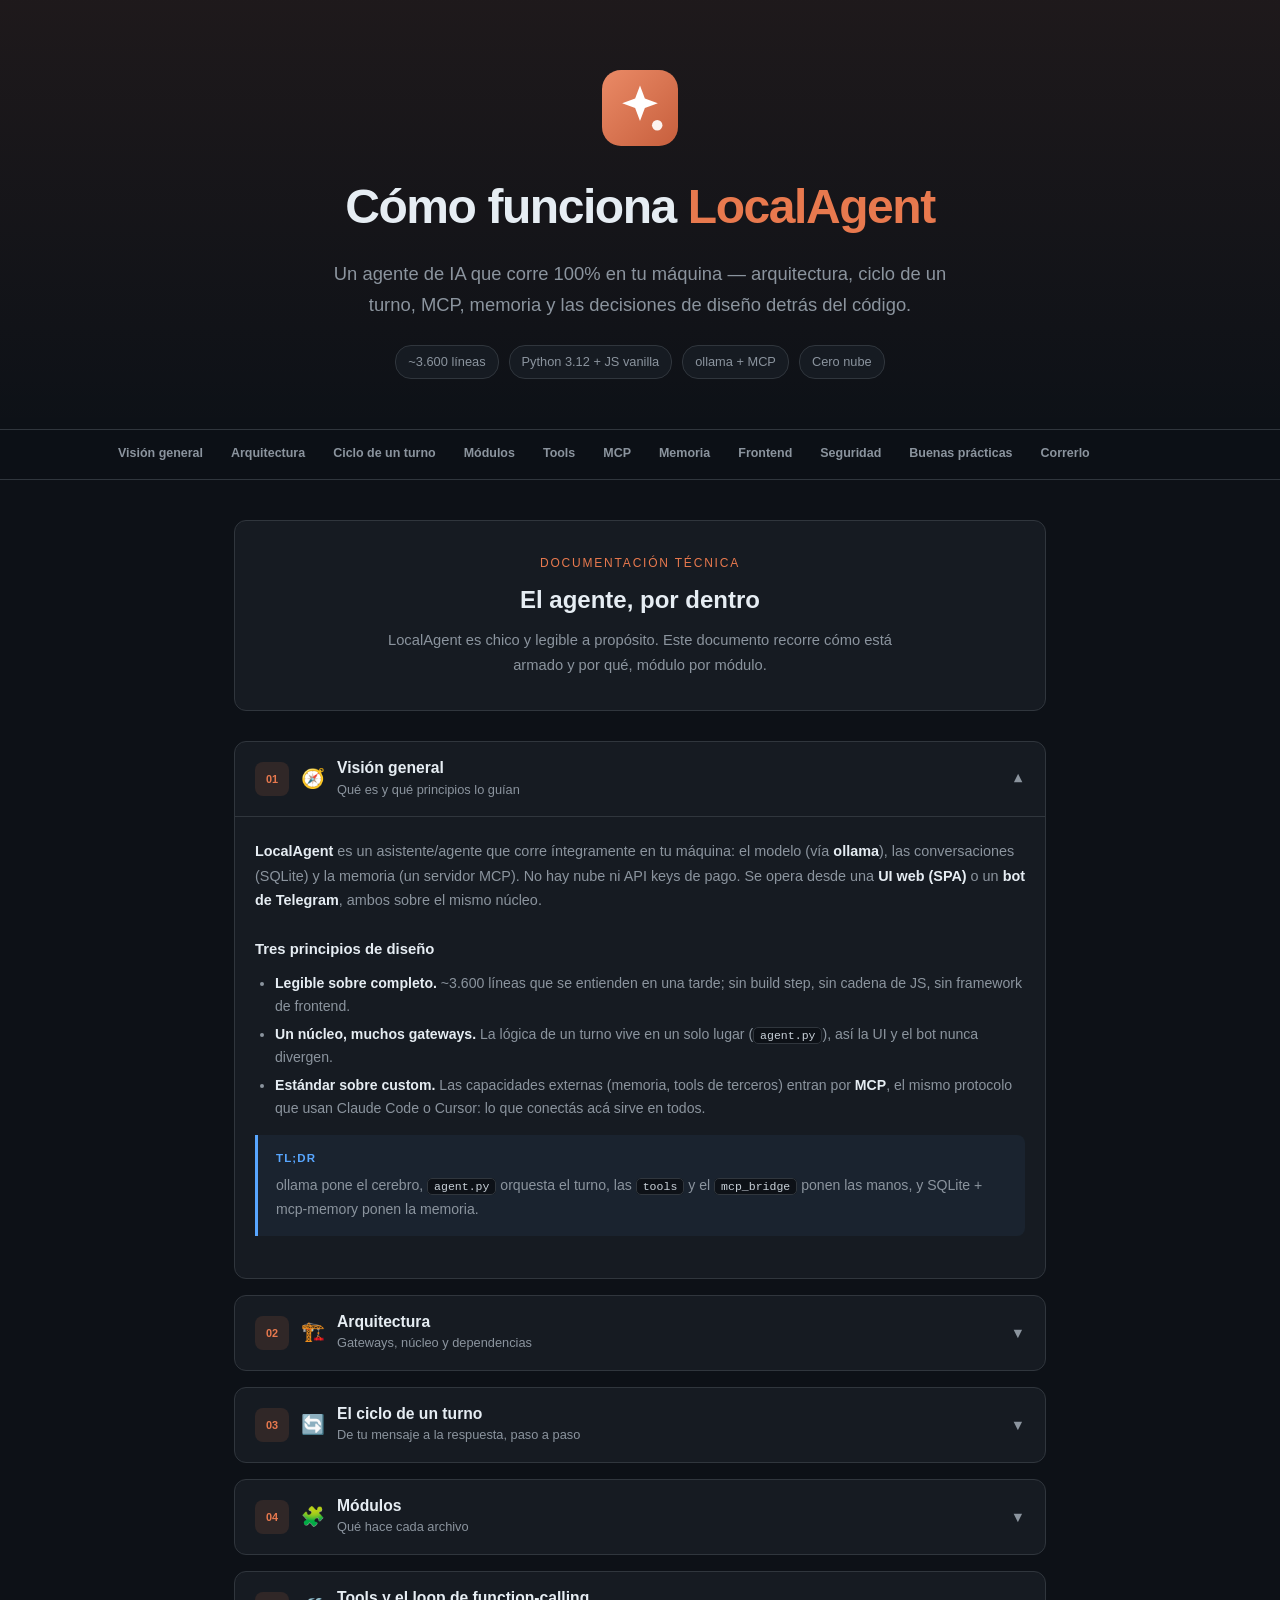
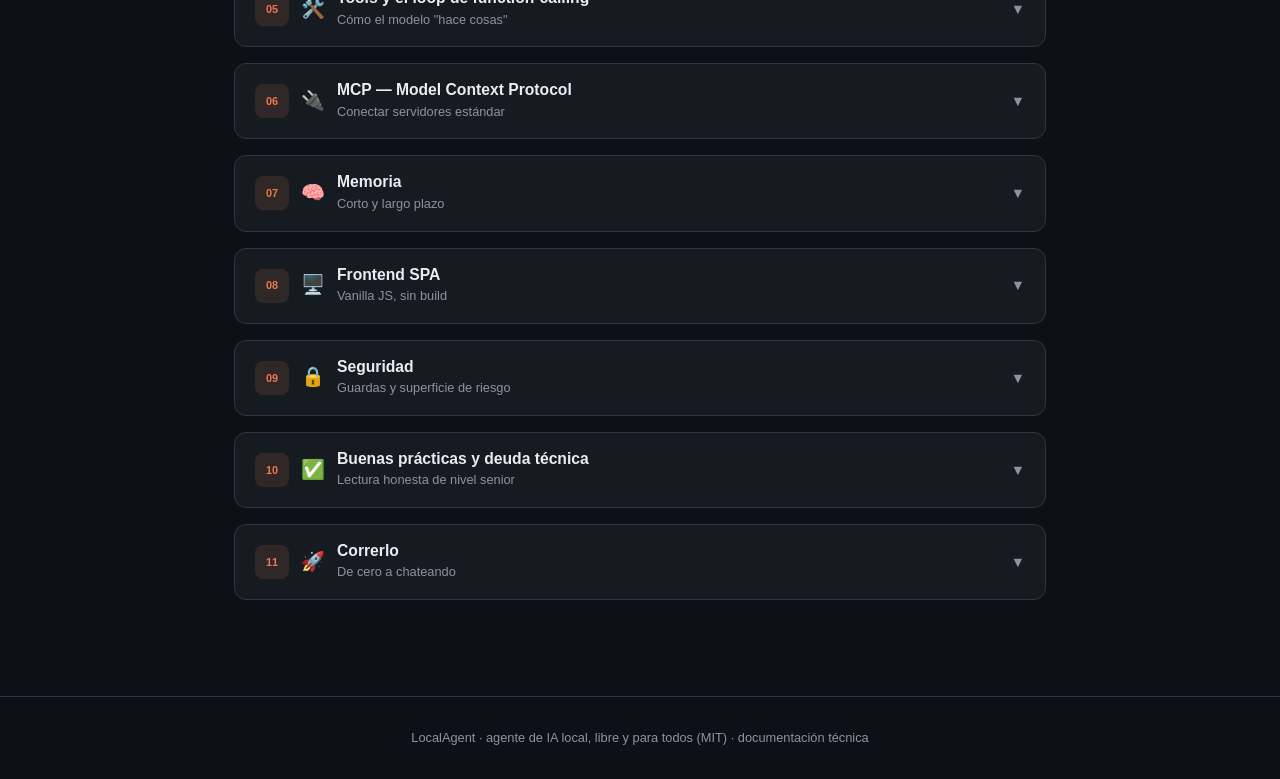
==== docs/como-funciona.html @ 4b18ab6a "docs + tooling + tests: explainer HTML, pyproject/ruff y suite de pytest - docs/como-funciona.html: " ====
<!DOCTYPE html>
<html lang="es">
<head>
<meta charset="UTF-8">
<meta name="viewport" content="width=device-width,initial-scale=1.0">
<title>Cómo funciona LocalAgent</title>
<style>
:root{--bg:#0d1117;--card:#161b22;--hover:#1c2128;--bdr:#30363d;--tx:#e6edf3;--mt:#8b949e;--ac:#e8794e;--acs:rgba(232,121,78,.12);--acg:rgba(232,121,78,.3);--ok:#3fb950;--warn:#d29922;--info:#58a6ff;--r:12px}
*{margin:0;padding:0;box-sizing:border-box}
html{scroll-behavior:smooth}
body{font-family:-apple-system,BlinkMacSystemFont,'Segoe UI',sans-serif;background:var(--bg);color:var(--tx);line-height:1.7;-webkit-font-smoothing:antialiased}
::-webkit-scrollbar{width:6px}::-webkit-scrollbar-track{background:transparent}::-webkit-scrollbar-thumb{background:var(--bdr);border-radius:3px}
.pc{position:fixed;top:0;left:0;right:0;height:3px;z-index:200}.pb{height:100%;width:0;background:var(--ac);transition:width .1s}
.hero{padding:70px 30px 50px;text-align:center;background:linear-gradient(180deg,rgba(232,121,78,.08),transparent);border-bottom:1px solid var(--bdr);position:relative;overflow:hidden}
.hero .logo{width:76px;height:76px;margin:0 auto 20px;display:block}
.hero h1{font-size:clamp(1.8rem,5vw,3rem);font-weight:800;letter-spacing:-.03em;margin-bottom:10px}
.hero h1 span{color:var(--ac)}
.hero .sub{font-size:clamp(.95rem,2vw,1.15rem);color:var(--mt);max-width:640px;margin:0 auto 25px}
.hero .tags{display:flex;gap:10px;justify-content:center;flex-wrap:wrap;font-size:.8rem;color:var(--mt)}
.hero .tags span{background:var(--card);padding:5px 12px;border-radius:16px;border:1px solid var(--bdr)}
.nb{position:sticky;top:0;z-index:100;background:rgba(13,17,23,.85);border-bottom:1px solid var(--bdr);backdrop-filter:blur(12px)}
.ni{max-width:1100px;margin:0 auto;display:flex;align-items:center;padding:0 14px;overflow-x:auto;gap:0}
.nt{padding:13px 14px;font-size:.78rem;font-weight:600;color:var(--mt);text-decoration:none;white-space:nowrap;border-bottom:2px solid transparent;transition:all .2s;cursor:pointer}
.nt:hover{color:var(--tx)}.nt.active{color:var(--ac);border-bottom-color:var(--ac)}
.mc{max-width:860px;margin:0 auto;padding:40px 24px 80px}
.ph{margin:0 0 30px;padding:32px;background:var(--card);border:1px solid var(--bdr);border-radius:var(--r);text-align:center}
.ph .pn{font-size:.75rem;text-transform:uppercase;letter-spacing:.15em;color:var(--ac);margin-bottom:6px}
.ph h2{font-size:1.5rem;font-weight:700;margin-bottom:8px}
.ph p{color:var(--mt);max-width:520px;margin:0 auto;font-size:.92rem}
.s{margin-bottom:16px;border:1px solid var(--bdr);border-radius:var(--r);background:var(--card);overflow:hidden;transition:border-color .2s;scroll-margin-top:60px}
.s:hover{border-color:rgba(232,121,78,.35)}
.sh{display:flex;align-items:center;gap:12px;padding:16px 20px;cursor:pointer;user-select:none;transition:background .2s}
.sh:hover{background:var(--hover)}
.sn{font-size:.68rem;font-weight:700;color:var(--ac);background:var(--acs);width:34px;height:34px;display:flex;align-items:center;justify-content:center;border-radius:8px;flex-shrink:0}
.si{font-size:1.2rem;flex-shrink:0}
.sg{flex:1;min-width:0}
.st{font-size:.98rem;font-weight:600;line-height:1.3}
.ss{font-size:.8rem;color:var(--mt)}
.sta{color:var(--mt);font-size:.9rem;transition:transform .3s;flex-shrink:0}
.s.open .sta{transform:rotate(180deg)}
.sb{max-height:0;overflow:hidden;transition:max-height .5s ease}
.s.open .sb{max-height:none}
.bi{padding:0 20px 26px;border-top:1px solid var(--bdr);padding-top:22px}
.bi p{margin-bottom:12px;font-size:.9rem;color:var(--mt)}
.bi h4{font-size:.93rem;font-weight:600;margin:24px 0 10px;color:var(--tx)}
.bi h4:first-child{margin-top:0}
.bi ul,.bi ol{margin:6px 0 12px 20px}.bi li{margin-bottom:6px;font-size:.88rem;color:var(--mt);line-height:1.6}
.bi strong{color:var(--tx)}
.bi code{font-family:'JetBrains Mono','Fira Code',Consolas,monospace;font-size:.82em;background:var(--bg);border:1px solid var(--bdr);border-radius:5px;padding:1px 6px;color:#c9d1d9}
.t{width:100%;border-collapse:collapse;margin:14px 0;font-size:.83rem}
.t th{text-align:left;padding:9px 12px;background:var(--bg);border-bottom:2px solid var(--bdr);font-weight:600;font-size:.74rem;text-transform:uppercase;letter-spacing:.04em;color:var(--mt)}
.t td{padding:9px 12px;border-bottom:1px solid var(--bdr);color:var(--mt);vertical-align:top}
.t tr:hover td{background:var(--hover)}
.t td code{white-space:nowrap}
.cb{margin:14px 0;border:1px solid var(--bdr);border-radius:8px;overflow:hidden;background:#010409}
.ch{padding:9px 14px;font-size:.73rem;font-weight:600;color:var(--mt);background:var(--card);border-bottom:1px solid var(--bdr)}
.cb pre{padding:14px;overflow-x:auto;font-family:'JetBrains Mono','Fira Code',Consolas,monospace;font-size:.78rem;line-height:1.65;color:#c9d1d9}
.box{margin:16px 0;padding:14px 18px;border-radius:0 8px 8px 0;border-left:3px solid}
.box p{margin:0!important;font-size:.88rem!important}
.bt{font-size:.72rem;font-weight:700;text-transform:uppercase;letter-spacing:.1em;margin-bottom:5px}
.have{background:rgba(63,185,80,.06);border-color:var(--ok)}.have .bt{color:var(--ok)}
.gap{background:rgba(88,166,255,.06);border-color:var(--info)}.gap .bt{color:var(--info)}
.warn{background:rgba(210,153,34,.06);border-color:var(--warn)}.warn .bt{color:var(--warn)}
.info{background:rgba(88,166,255,.06);border-color:var(--info)}.info .bt{color:var(--info)}
.flow{counter-reset:step;margin:16px 0}
.flow .fs{display:flex;gap:14px;padding:10px 0;align-items:flex-start}
.flow .fs::before{counter-increment:step;content:counter(step);flex-shrink:0;width:26px;height:26px;background:var(--acs);color:var(--ac);border-radius:50%;display:flex;align-items:center;justify-content:center;font-size:.78rem;font-weight:700;border:1px solid var(--acg)}
.flow .fs div{font-size:.88rem;color:var(--mt);padding-top:2px}
.flow .fs strong{color:var(--tx)}
.bt2{position:fixed;bottom:28px;right:28px;width:42px;height:42px;background:var(--ac);color:#fff;border:none;border-radius:50%;font-size:1.1rem;cursor:pointer;opacity:0;transform:translateY(10px);transition:all .3s;z-index:150;display:flex;align-items:center;justify-content:center}
.bt2.vis{opacity:1;transform:translateY(0)}.bt2:hover{transform:translateY(-3px);box-shadow:0 4px 20px var(--acg)}
.foot{text-align:center;color:var(--mt);font-size:.8rem;padding:30px 20px;border-top:1px solid var(--bdr)}
@media(max-width:768px){.hero{padding:45px 18px 35px}.mc{padding:20px 14px 70px}.sh{padding:12px 14px}.bi{padding:14px 16px 22px;padding-top:18px}.t{font-size:.78rem}.t th,.t td{padding:7px 8px}.nt{padding:11px 10px;font-size:.73rem}}
</style>
</head>
<body>
<div class="pc"><div class="pb" id="pb"></div></div>

<header class="hero">
  <svg class="logo" viewBox="0 0 64 64" aria-label="LocalAgent">
    <defs><linearGradient id="g" x1="0" y1="0" x2="1" y2="1"><stop offset="0" stop-color="#EA8A66"/><stop offset="1" stop-color="#C75F3D"/></linearGradient></defs>
    <rect width="64" height="64" rx="16" fill="url(#g)"/>
    <path d="M32 13l4.1 11.1L47 28l-10.9 3.9L32 43l-4.1-11.1L17 28l10.9-3.9z" fill="#fff"/>
    <circle cx="46.5" cy="46.5" r="4.4" fill="#fff" opacity=".92"/>
  </svg>
  <h1>Cómo funciona <span>LocalAgent</span></h1>
  <p class="sub">Un agente de IA que corre 100% en tu máquina — arquitectura, ciclo de un turno, MCP, memoria y las decisiones de diseño detrás del código.</p>
  <div class="tags"><span>~3.600 líneas</span><span>Python 3.12 + JS vanilla</span><span>ollama + MCP</span><span>Cero nube</span></div>
</header>

<nav class="nb"><div class="ni">
  <a class="nt" href="#s1">Visión general</a>
  <a class="nt" href="#s2">Arquitectura</a>
  <a class="nt" href="#s3">Ciclo de un turno</a>
  <a class="nt" href="#s4">Módulos</a>
  <a class="nt" href="#s5">Tools</a>
  <a class="nt" href="#s6">MCP</a>
  <a class="nt" href="#s7">Memoria</a>
  <a class="nt" href="#s8">Frontend</a>
  <a class="nt" href="#s9">Seguridad</a>
  <a class="nt" href="#s10">Buenas prácticas</a>
  <a class="nt" href="#s11">Correrlo</a>
</div></nav>

<div class="mc">
<div class="ph"><div class="pn">Documentación técnica</div><h2>El agente, por dentro</h2><p>LocalAgent es chico y legible a propósito. Este documento recorre cómo está armado y por qué, módulo por módulo.</p></div>

<!-- 1 -->
<section class="s open" id="s1">
  <div class="sh" onclick="tog('s1')"><div class="sn">01</div><div class="si">🧭</div><div class="sg"><div class="st">Visión general</div><div class="ss">Qué es y qué principios lo guían</div></div><div class="sta">&#x25BC;</div></div>
  <div class="sb"><div class="bi">
    <p><strong>LocalAgent</strong> es un asistente/agente que corre íntegramente en tu máquina: el modelo (vía <strong>ollama</strong>), las conversaciones (SQLite) y la memoria (un servidor MCP). No hay nube ni API keys de pago. Se opera desde una <strong>UI web (SPA)</strong> o un <strong>bot de Telegram</strong>, ambos sobre el mismo núcleo.</p>
    <h4>Tres principios de diseño</h4>
    <ul>
      <li><strong>Legible sobre completo.</strong> ~3.600 líneas que se entienden en una tarde; sin build step, sin cadena de JS, sin framework de frontend.</li>
      <li><strong>Un núcleo, muchos gateways.</strong> La lógica de un turno vive en un solo lugar (<code>agent.py</code>), así la UI y el bot nunca divergen.</li>
      <li><strong>Estándar sobre custom.</strong> Las capacidades externas (memoria, tools de terceros) entran por <strong>MCP</strong>, el mismo protocolo que usan Claude Code o Cursor: lo que conectás acá sirve en todos.</li>
    </ul>
    <div class="box info"><div class="bt">TL;DR</div><p>ollama pone el cerebro, <code>agent.py</code> orquesta el turno, las <code>tools</code> y el <code>mcp_bridge</code> ponen las manos, y SQLite + mcp-memory ponen la memoria.</p></div>
  </div></div>
</section>

<!-- 2 -->
<section class="s" id="s2">
  <div class="sh" onclick="tog('s2')"><div class="sn">02</div><div class="si">🏗️</div><div class="sg"><div class="st">Arquitectura</div><div class="ss">Gateways, núcleo y dependencias</div></div><div class="sta">&#x25BC;</div></div>
  <div class="sb"><div class="bi">
    <p>Dos <strong>gateways</strong> (UI web y bot) hablan con un <strong>núcleo</strong> compartido. El núcleo delega en ollama para el razonamiento, en las tools locales y el puente MCP para las acciones, y en la capa de memoria para el contexto persistente.</p>
    <div class="cb"><div class="ch">Vista de conjunto</div><pre>┌──────────────┐   ┌───────────────┐
│  UI web SPA  │   │  bot Telegram │   gateways (mismo núcleo)
│   :8585      │   │               │
└──────┬───────┘   └──────┬────────┘
       └─────────┬────────┘
                 ▼
         ┌────────────────┐   agent.py = build_system + finalize
         │  núcleo agente │   (un turno se resuelve igual en todos)
         └───────┬────────┘
    ┌────────────┼───────────────┬───────────────┐
    ▼            ▼               ▼               ▼
┌────────┐  ┌─────────┐   ┌────────────┐  ┌──────────┐
│ ollama │  │  tools  │   │ mcp_bridge │  │  vault   │
│ (chat) │  │ locales │   │ (mcp.json) │  │  (RAG)   │
└────────┘  └─────────┘   └─────┬──────┘  └──────────┘
                                ▼
                       ┌──────────────────┐
                       │   mcp-memory     │  memoria semántica
                       │  (otra máquina)  │  Ollama emb + Qdrant
                       └──────────────────┘</pre></div>
    <div class="box have"><div class="bt">Por qué así</div><p>Separar <em>gateway</em> de <em>núcleo</em> es lo que evita el bug clásico de "la UI hace una cosa y el bot otra". Un turno de chat es una función pura de orquestación; los gateways solo adaptan entrada/salida (HTTP streaming vs. mensajes de Telegram).</p></div>
  </div></div>
</section>

<!-- 3 -->
<section class="s" id="s3">
  <div class="sh" onclick="tog('s3')"><div class="sn">03</div><div class="si">🔄</div><div class="sg"><div class="st">El ciclo de un turno</div><div class="ss">De tu mensaje a la respuesta, paso a paso</div></div><div class="sta">&#x25BC;</div></div>
  <div class="sb"><div class="bi">
    <p>Cuando enviás un mensaje en la SPA, el backend abre un <strong>stream NDJSON</strong> (<code>POST /api/chat</code>) y emite eventos en vivo. Este es el recorrido real (<code>api.py</code> + <code>clients.chat_stream_with_tools</code>):</p>
    <div class="flow">
      <div class="fs"><div><strong>Cargar sesión.</strong> <code>store.load_sessions()</code> trae el historial; se agrega tu mensaje.</div></div>
      <div class="fs"><div><strong>Armar el system prompt.</strong> <code>agent.build_system(soul, mensaje, use_memory)</code> combina <code>soul.md</code> con un <em>auto-recall</em> de memoria relevante. Emite evento <code>recall</code>.</div></div>
      <div class="fs"><div><strong>Conectar MCPs.</strong> Si hay servidores activos, <code>mcp_bridge.MCPBridge</code> los levanta y suma sus <code>specs</code> a las tools locales.</div></div>
      <div class="fs"><div><strong>Loop de rondas.</strong> Se llama a ollama con <code>stream=True</code>. Los tokens del texto salen en vivo (evento <code>token</code>). Si el modelo pide una tool, se emite <code>tool</code>, se ejecuta (<code>tools.execute</code> o <code>bridge.call</code>), se agrega el resultado y se repite — hasta que no haya más tool calls o se llegue a <code>max_rounds</code>.</div></div>
      <div class="fs"><div><strong>Cerrar.</strong> <code>agent.finalize()</code> hace <em>auto-save</em> de hechos nuevos a la memoria y escribe la traza (<code>trace.py</code>). Evento <code>done</code> con <code>reply</code>, <code>calls</code>, <code>usage</code> y <code>meta</code> (tokens, seg, tok/s).</div></div>
      <div class="fs"><div><strong>Persistir.</strong> <code>store.save_session()</code> guarda la conversación actualizada en SQLite.</div></div>
    </div>
    <div class="box info"><div class="bt">Degradación elegante</div><p>Si el modelo elegido no soporta tools o <em>thinking</em>, <code>clients.py</code> lo detecta en el error de ollama, reintenta sin esa capacidad y sigue. El turno nunca se cae por elegir un modelo "chico".</p></div>
  </div></div>
</section>

<!-- 4 -->
<section class="s" id="s4">
  <div class="sh" onclick="tog('s4')"><div class="sn">04</div><div class="si">🧩</div><div class="sg"><div class="st">Módulos</div><div class="ss">Qué hace cada archivo</div></div><div class="sta">&#x25BC;</div></div>
  <div class="sb"><div class="bi">
    <table class="t"><thead><tr><th>Módulo</th><th>Líneas</th><th>Responsabilidad</th></tr></thead><tbody>
      <tr><td><code>agent.py</code></td><td>43</td><td>Núcleo compartido: <code>build_system</code> (prompt + recall) y <code>finalize</code> (save + trace).</td></tr>
      <tr><td><code>clients.py</code></td><td>291</td><td>Cliente ollama: chat, streaming con tools, ventana de contexto + corpus/RAG del vault.</td></tr>
      <tr><td><code>tools.py</code></td><td>376</td><td>Tools locales: web, vault, filesystem, shell (con guardas), HTML, skills.</td></tr>
      <tr><td><code>api.py</code></td><td>417</td><td>Backend FastAPI: sirve la SPA y expone el agente por HTTP (streaming NDJSON).</td></tr>
      <tr><td><code>app.py</code></td><td>345</td><td>UI clásica en Streamlit (alternativa a la SPA).</td></tr>
      <tr><td><code>telegram_bot.py</code></td><td>289</td><td>Bot de Telegram sobre el mismo núcleo y tools.</td></tr>
      <tr><td><code>mcp_bridge.py</code></td><td>104</td><td>Conecta los servers de <code>mcp.json</code> (stdio/http) y expone sus tools namespaceadas.</td></tr>
      <tr><td><code>memory.py</code></td><td>107</td><td>Memoria persistente sobre mcp-memory: auto-recall + auto-save.</td></tr>
      <tr><td><code>store.py</code></td><td>69</td><td>Persistencia de conversaciones en SQLite.</td></tr>
      <tr><td><code>skills.py</code></td><td>69</td><td>Procedimientos reutilizables (<code>skills/*.md</code>), invocables con <code>use_skill</code>.</td></tr>
      <tr><td><code>trace.py</code></td><td>33</td><td>Trazabilidad JSONL de cada turno.</td></tr>
      <tr><td><code>config.py</code></td><td>24</td><td>Endpoints y parámetros; todo override por variable de entorno.</td></tr>
      <tr><td><code>web/app.js</code></td><td>1426</td><td>Frontend SPA en JS vanilla: estado, render, streaming, config.</td></tr>
    </tbody></table>
  </div></div>
</section>

<!-- 5 -->
<section class="s" id="s5">
  <div class="sh" onclick="tog('s5')"><div class="sn">05</div><div class="si">🛠️</div><div class="sg"><div class="st">Tools y el loop de function-calling</div><div class="ss">Cómo el modelo "hace cosas"</div></div><div class="sta">&#x25BC;</div></div>
  <div class="sb"><div class="bi">
    <p>Cada tool se declara con un <em>spec</em> (nombre, descripción, JSON Schema de parámetros) en formato ollama/OpenAI. El modelo decide cuándo llamarlas; <code>clients.py</code> ejecuta la llamada, le devuelve el resultado y deja que el modelo continúe.</p>
    <table class="t"><thead><tr><th>Tool</th><th>Qué hace</th></tr></thead><tbody>
      <tr><td><code>web_search</code> / <code>web_fetch</code></td><td>Buscar en la web (DuckDuckGo) y leer páginas.</td></tr>
      <tr><td><code>vault_search</code></td><td>RAG semántico sobre tus notas de Obsidian (vía corpus/Qdrant).</td></tr>
      <tr><td><code>write_html</code></td><td>Genera una página HTML autocontenida en <code>static/</code>.</td></tr>
      <tr><td><code>run_cmd</code> / filesystem</td><td>Crear proyectos y correr comandos de dev, confinado a <code>WORKSPACE_DIR</code>.</td></tr>
      <tr><td><code>use_skill</code></td><td>Ejecuta un procedimiento definido en <code>skills/*.md</code>.</td></tr>
      <tr><td><code>&lt;server&gt;__&lt;tool&gt;</code></td><td>Cualquier tool de un servidor MCP activo (ver sección MCP).</td></tr>
    </tbody></table>
    <p>Las tools se activan por chat desde el compositor (píldoras <strong>Web</strong>, <strong>Vault</strong>, <strong>HTML</strong>, <strong>Memoria</strong>). Si están todas apagadas, el modelo responde sin herramientas.</p>
  </div></div>
</section>

<!-- 6 -->
<section class="s" id="s6">
  <div class="sh" onclick="tog('s6')"><div class="sn">06</div><div class="si">🔌</div><div class="sg"><div class="st">MCP — Model Context Protocol</div><div class="ss">Conectar servidores estándar</div></div><div class="sta">&#x25BC;</div></div>
  <div class="sb"><div class="bi">
    <p>LocalAgent usa un <code>mcp.json</code> <strong>propio del proyecto</strong> (no hereda el de Claude). Sin archivo = ningún MCP. El <code>mcp_bridge</code> los conecta al iniciar cada chat, soporta transporte <strong>stdio</strong> y <strong>http</strong>, y namespacea cada tool como <code>&lt;server&gt;__&lt;tool&gt;</code> para que no choquen.</p>
    <div class="cb"><div class="ch">mcp.json — mismo formato que Claude</div><pre>{
  "mcpServers": {
    "agentic-memory-mcp": {
      "type": "http",
      "url": "http://192.168.68.138:8765/mcp"
    },
    "local": {
      "command": "python",
      "args": ["-m", "mi_server"],
      "env": { "API_KEY": "…" }
    }
  }
}</pre></div>
    <p>Todo el ciclo de vida se maneja desde la UI (<strong>Config → MCPs</strong>): alta, baja, activar/desactivar por chat, y <strong>ver/editar la config</strong> de cada server. Las variables de entorno con secretos se preservan y nunca se muestran al frontend.</p>
    <div class="box have"><div class="bt">Combinar con mcp-memory</div><p>El default es <a href="https://github.com/GermaniU/mcp-memory" style="color:var(--ac)">mcp-memory</a>: LocalAgent es uno de sus clientes. El servidor expone <code>memory_save</code>, <code>memory_search</code>, etc.; el modelo decide cuándo guardar y recuperar. Una conexión estándar, muchos clientes.</p></div>
  </div></div>
</section>

<!-- 7 -->
<section class="s" id="s7">
  <div class="sh" onclick="tog('s7')"><div class="sn">07</div><div class="si">🧠</div><div class="sg"><div class="st">Memoria</div><div class="ss">Corto y largo plazo</div></div><div class="sta">&#x25BC;</div></div>
  <div class="sb"><div class="bi">
    <h4>Corto plazo — la conversación</h4>
    <p><code>store.py</code> guarda cada sesión como un blob JSON en SQLite (mensajes, tool calls, tokens). Sobrevive reinicios; es lo que ves en el sidebar como "espacios".</p>
    <h4>Largo plazo — memoria semántica</h4>
    <p><code>memory.py</code> se apoya en <strong>mcp-memory</strong> (Ollama embeddings + Qdrant). Tiene dos caminos:</p>
    <ul>
      <li><strong>Automático</strong> (píldora "Memoria"): <code>build_system</code> hace <em>recall</em> de hechos relevantes en cada turno, y <code>finalize</code> hace <em>save</em> de lo nuevo. No depende de que el modelo lo pida.</li>
      <li><strong>Explícito</strong> (tools MCP): el modelo llama <code>agentic-memory-mcp__memory_search</code> / <code>__memory_save</code> cuando lo decide.</li>
    </ul>
    <div class="box warn"><div class="bt">Ojo con el modelo</div><p>El camino explícito depende de que el modelo <em>elija</em> llamar la tool. Modelos chicos a veces no la disparan con prompts vagos; para recall confiable, dejá prendida la píldora "Memoria" (auto-recall) o sé explícito ("buscá en tu memoria X").</p></div>
  </div></div>
</section>

<!-- 8 -->
<section class="s" id="s8">
  <div class="sh" onclick="tog('s8')"><div class="sn">08</div><div class="si">🖥️</div><div class="sg"><div class="st">Frontend SPA</div><div class="ss">Vanilla JS, sin build</div></div><div class="sta">&#x25BC;</div></div>
  <div class="sb"><div class="bi">
    <p>La UI web es un único <code>web/app.js</code> (JS vanilla, sin framework ni bundler). Un objeto <code>state</code> global + una función <code>render()</code> que reconstruye el HTML por template strings. Los eventos se enganchan una sola vez con delegación (<code>data-action</code>).</p>
    <ul>
      <li><strong>Streaming.</strong> <code>sendMessage()</code> lee el body como stream y parsea NDJSON línea por línea; <code>handleEvent()</code> pinta tokens con throttling por <code>requestAnimationFrame</code>.</li>
      <li><strong>Markdown ligero.</strong> <code>mdToHtml</code> renderiza títulos, listas, tablas y bloques de código; todo texto se escapa (<code>esc</code>) y los links se filtran por esquema (anti-XSS).</li>
      <li><strong>Persistencia de UI.</strong> Tema, modelo y toggles en <code>localStorage</code>; las sesiones van al backend.</li>
    </ul>
    <div class="box info"><div class="bt">Trade-off consciente</div><p>Render por template strings = cero dependencias y todo el flujo visible en un archivo. El costo es un <code>app.js</code> grande; la mitigación es el escapado estricto y el enganche único de listeners.</p></div>
  </div></div>
</section>

<!-- 9 -->
<section class="s" id="s9">
  <div class="sh" onclick="tog('s9')"><div class="sn">09</div><div class="si">🔒</div><div class="sg"><div class="st">Seguridad</div><div class="ss">Guardas y superficie de riesgo</div></div><div class="sta">&#x25BC;</div></div>
  <div class="sb"><div class="bi">
    <table class="t"><thead><tr><th>Área</th><th>Guarda</th></tr></thead><tbody>
      <tr><td>Shell (<code>run_cmd</code>)</td><td>Bloquea patrones destructivos y corre confinado a <code>WORKSPACE_DIR</code>.</td></tr>
      <tr><td>Estáticos</td><td><code>realpath</code> + contención de directorio (anti path-traversal).</td></tr>
      <tr><td>CORS</td><td>Restringido a orígenes de localhost.</td></tr>
      <tr><td>XSS</td><td>Escapado estricto en el render; links solo con esquema http/mailto/relativo.</td></tr>
      <tr><td>Secretos</td><td>Token de Telegram y <code>env</code> de MCP en <code>.env</code> / <code>mcp.json</code>, ambos git-ignored.</td></tr>
    </tbody></table>
    <div class="box warn"><div class="bt">No es un sandbox</div><p><code>run_cmd</code> ejecuta comandos de dev que el modelo decide. Las guardas reducen el daño accidental, pero mantené criterio sobre lo que corre, sobre todo con entradas de terceros (prompt injection vía contenido web/vault).</p></div>
  </div></div>
</section>

<!-- 10 -->
<section class="s" id="s10">
  <div class="sh" onclick="tog('s10')"><div class="sn">10</div><div class="si">✅</div><div class="sg"><div class="st">Buenas prácticas y deuda técnica</div><div class="ss">Lectura honesta de nivel senior</div></div><div class="sta">&#x25BC;</div></div>
  <div class="sb"><div class="bi">
    <p>Veredicto de una revisión senior del código: <strong>buen nivel para un proyecto personal</strong> — docstrings que explican el <em>por qué</em>, XSS bien pensado en el front, secretos enmascarados y deps pinneadas. Lo que lo separa de "profesional/mantenible" es la falta de red de seguridad (tests, logging) y de disciplina de tooling.</p>
    <div class="box have"><div class="bt">Lo que está bien</div><p>Intento real de <strong>núcleo compartido</strong> (<code>agent.py</code>), <strong>docstrings</strong> abundantes y con criterio, manejo de <strong>XSS</strong> correcto en el frontend (<code>esc()</code> + href por esquema), <strong>secretos enmascarados</strong> (<code>env_keys</code> nunca expone valores) y <strong>dependencias pinneadas</strong> con política de actualización.</p></div>
    <h4>Las 3 mejoras de mayor impacto</h4>
    <div class="box gap"><div class="bt">1 · Red de seguridad <span style="color:var(--ok)">(tests ya agregados ✓)</span></div><p><strong>Tests</strong> sobre las superficies peligrosas: guardas de path (<code>_in_workspace</code>, <code>_safe_file</code>, incluido el caso de prefijo hermano), denylist de <code>run_cmd</code>, round-trip de <code>store.py</code>, parseo de skills y de MCP config — <strong>17 tests con pytest</strong>. Falta todavía introducir <code>logging</code> configurado (hoy los <code>except Exception: pass</code> tragan errores sin dejar rastro).</p></div>
    <div class="box gap"><div class="bt">2 · Eliminar duplicación estructural</div><p>Desacoplar <code>memory.py</code> de Streamlit (importa <code>st.cache_resource</code> en la capa core) y <strong>subir la orquestación del turno a <code>agent.py</code></strong>: hoy el loop está casi duplicado línea por línea entre <code>app.py</code>, <code>api.py</code> y <code>telegram_bot.py</code> — incluido <code>_soul()</code> definido 3 veces con fallbacks divergentes, lo que erosiona el propósito del núcleo compartido.</p></div>
    <div class="box gap"><div class="bt">3 · Tooling y superficie de ataque</div><p><code>pyproject.toml</code> + <strong>ruff</strong> + pre-commit <span style="color:var(--ok)">(pyproject.toml ya agregado ✓)</span>, y endurecer <code>run_cmd</code> (opt-in de shell; la denylist regex es evadible con <code>shell=True</code>) y <code>web_fetch</code> (bloqueo de IPs privadas/loopback anti-SSRF).</p></div>
    <div class="box warn"><div class="bt">Riesgos de seguridad concretos</div><p><strong><code>run_cmd</code></strong>: <code>subprocess.run(shell=True)</code> sobre comandos del modelo, "confinado" solo por <code>cwd</code> + denylist evadible → el confinamiento a <code>WORKSPACE_DIR</code> es ilusorio. <strong><code>web_fetch</code></strong>: SSRF hacia servicios internos. <strong><code>vault_read</code></strong>: chequeo de prefijo sin <code>os.sep</code> (deja pasar directorios hermanos). <strong><code>CORPUS_KEY</code></strong>: default hardcodeado.</p></div>
  </div></div>
</section>

<!-- 11 -->
<section class="s" id="s11">
  <div class="sh" onclick="tog('s11')"><div class="sn">11</div><div class="si">🚀</div><div class="sg"><div class="st">Correrlo</div><div class="ss">De cero a chateando</div></div><div class="sta">&#x25BC;</div></div>
  <div class="sb"><div class="bi">
    <div class="cb"><div class="ch">bash</div><pre>cp .env.example .env    # solo OLLAMA_URL es imprescindible
./run-spa.sh            # UI web (SPA) → http://localhost:8585

# opcionales
./run.sh                # UI clásica Streamlit → :8501
./run-bot.sh            # bot de Telegram (requiere TELEGRAM_BOT_TOKEN)
PORT=9000 ./run-spa.sh  # otro puerto</pre></div>
    <p>Con solo tener <strong>ollama</strong> y un modelo de chat ya funciona. Memoria (MCP), vault/RAG y Telegram son opcionales y degradan solos si no los configurás.</p>
  </div></div>
</section>

</div>

<button class="bt2" id="top" onclick="scrollTo({top:0,behavior:'smooth'})" aria-label="Volver arriba">↑</button>
<div class="foot">LocalAgent · agente de IA local, libre y para todos (MIT) · documentación técnica</div>

<script>
function tog(id){document.getElementById(id).classList.toggle('open')}
const pb=document.getElementById('pb'),top=document.getElementById('top');
const secs=[...document.querySelectorAll('section.s')],nav=[...document.querySelectorAll('.nt')];
addEventListener('scroll',()=>{
  const h=document.documentElement,sc=h.scrollTop,mx=h.scrollHeight-h.clientHeight;
  pb.style.width=(mx>0?sc/mx*100:0)+'%';
  top.classList.toggle('vis',sc>400);
  let cur=secs[0]?.id;
  for(const s of secs){if(s.getBoundingClientRect().top<120)cur=s.id}
  nav.forEach(n=>n.classList.toggle('active',n.getAttribute('href')==='#'+cur));
},{passive:true});
// abrir la sección al navegar desde el menú
nav.forEach(n=>n.addEventListener('click',()=>{const el=document.querySelector(n.getAttribute('href'));if(el&&!el.classList.contains('open'))el.classList.add('open')}));
</script>
</body>
</html>
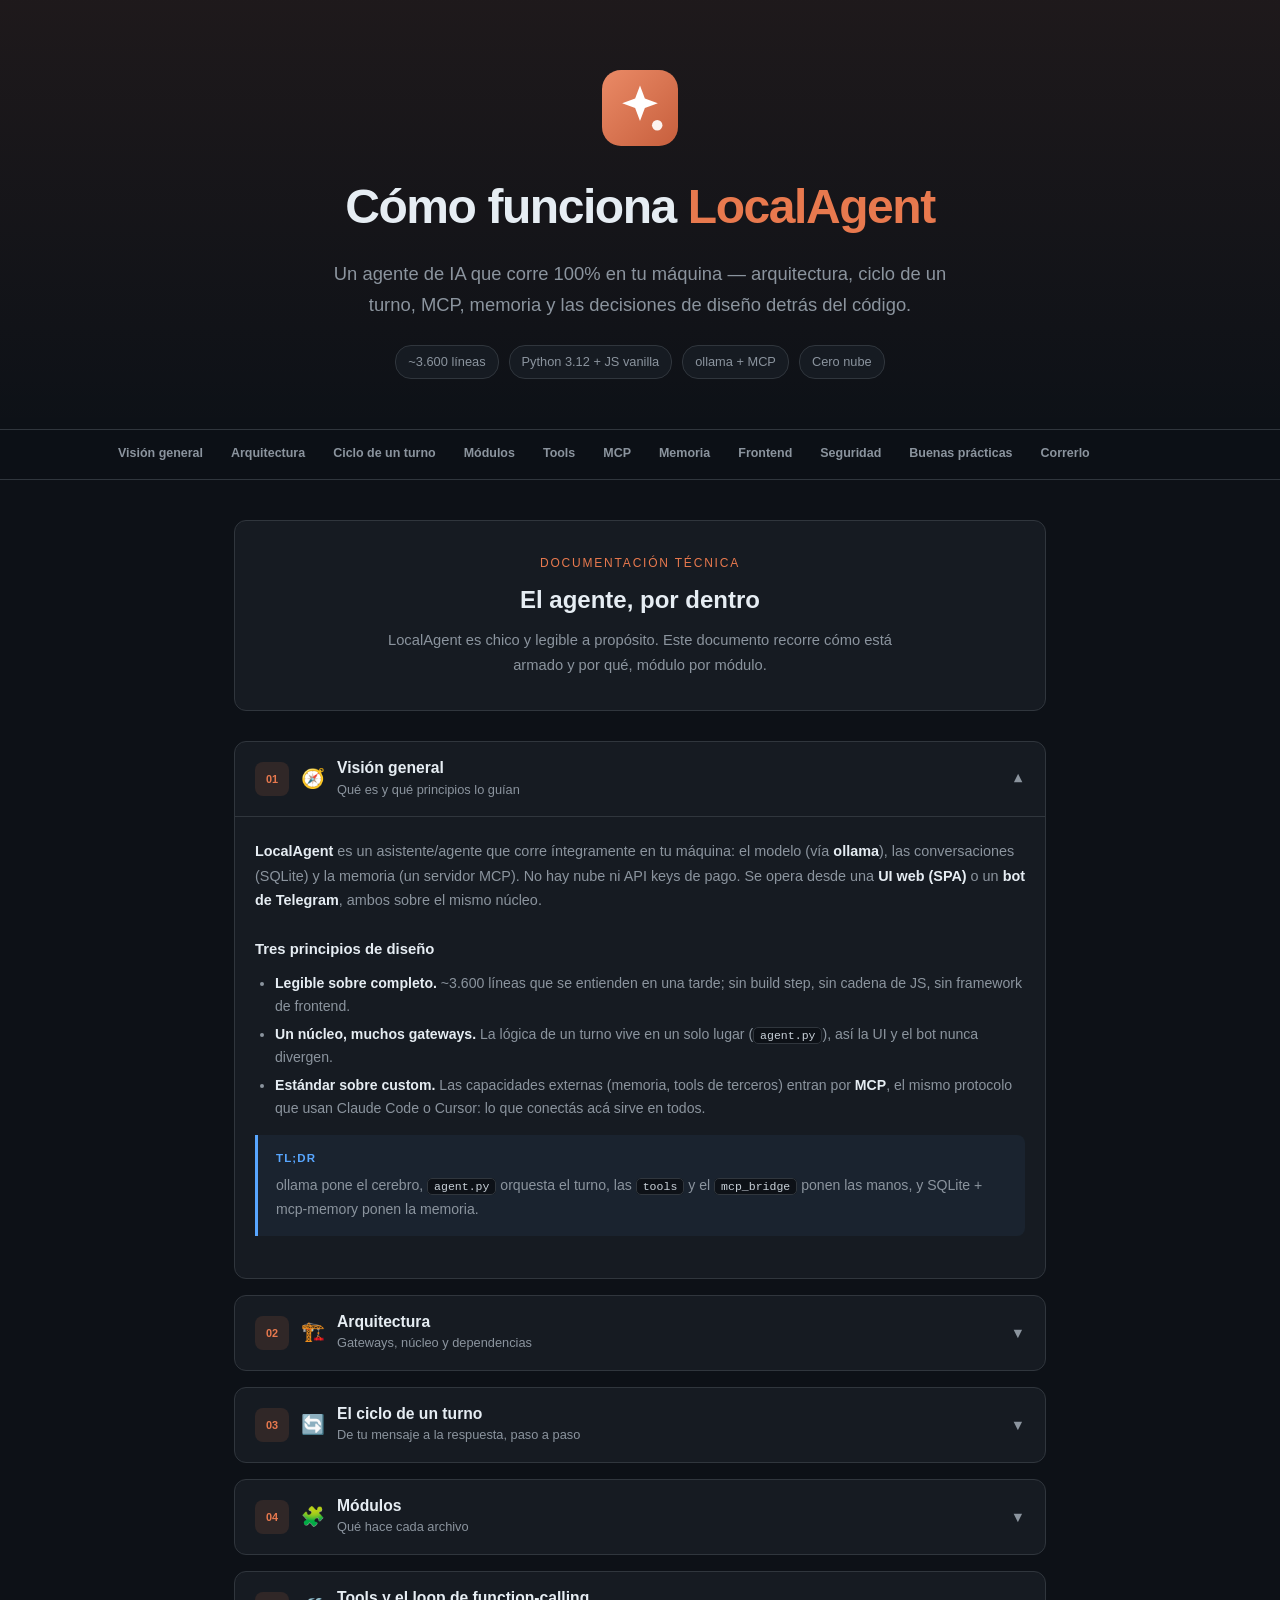
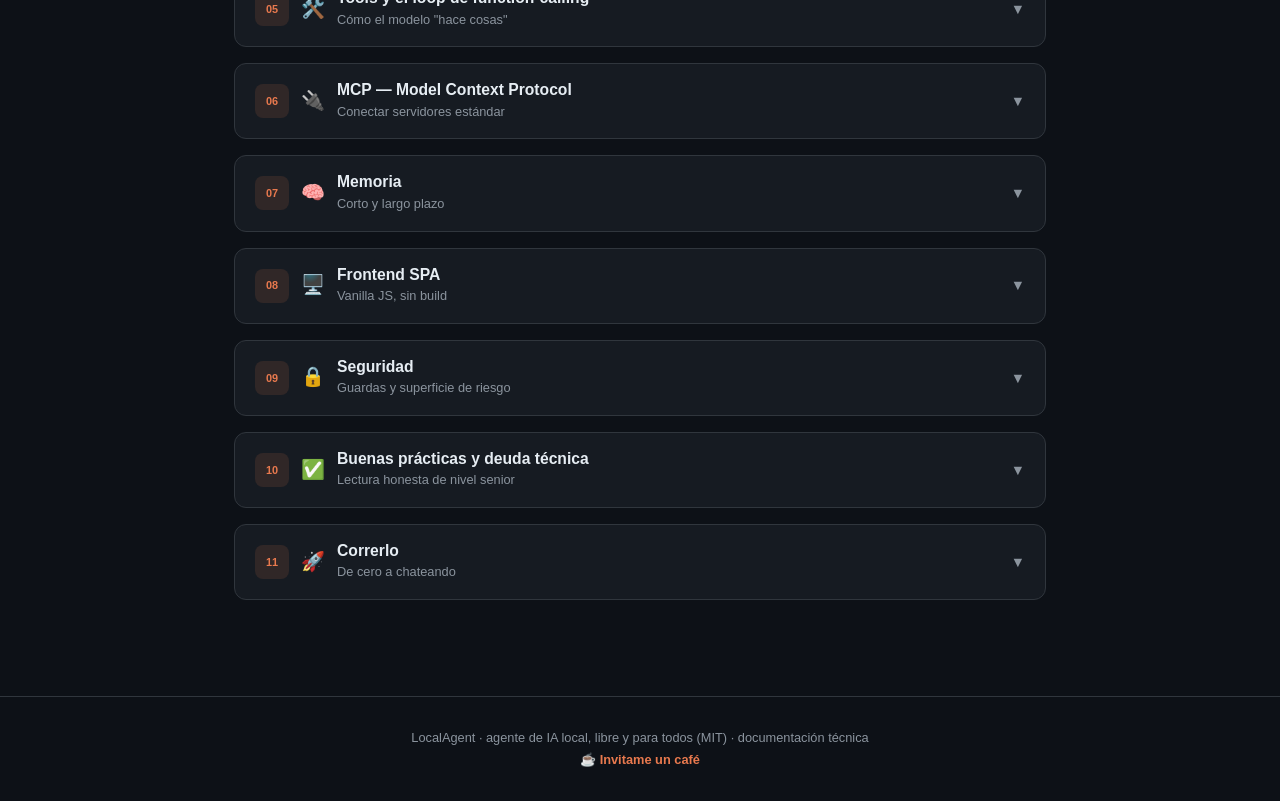
==== commit 33813d14: "docs: sección de apoyo con PayPal.me (README + footer del explainer) Co-Authored-By: Claude Fable 5 " ====
--- a/docs/como-funciona.html
+++ b/docs/como-funciona.html
@@ -305,7 +305,8 @@
 </div>
 
 <button class="bt2" id="top" onclick="scrollTo({top:0,behavior:'smooth'})" aria-label="Volver arriba">↑</button>
-<div class="foot">LocalAgent · agente de IA local, libre y para todos (MIT) · documentación técnica</div>
+<div class="foot">LocalAgent · agente de IA local, libre y para todos (MIT) · documentación técnica<br>
+<a href="https://paypal.me/GermaniUicab" style="color:var(--ac);text-decoration:none;font-weight:600">☕ Invitame un café</a></div>
 
 <script>
 function tog(id){document.getElementById(id).classList.toggle('open')}
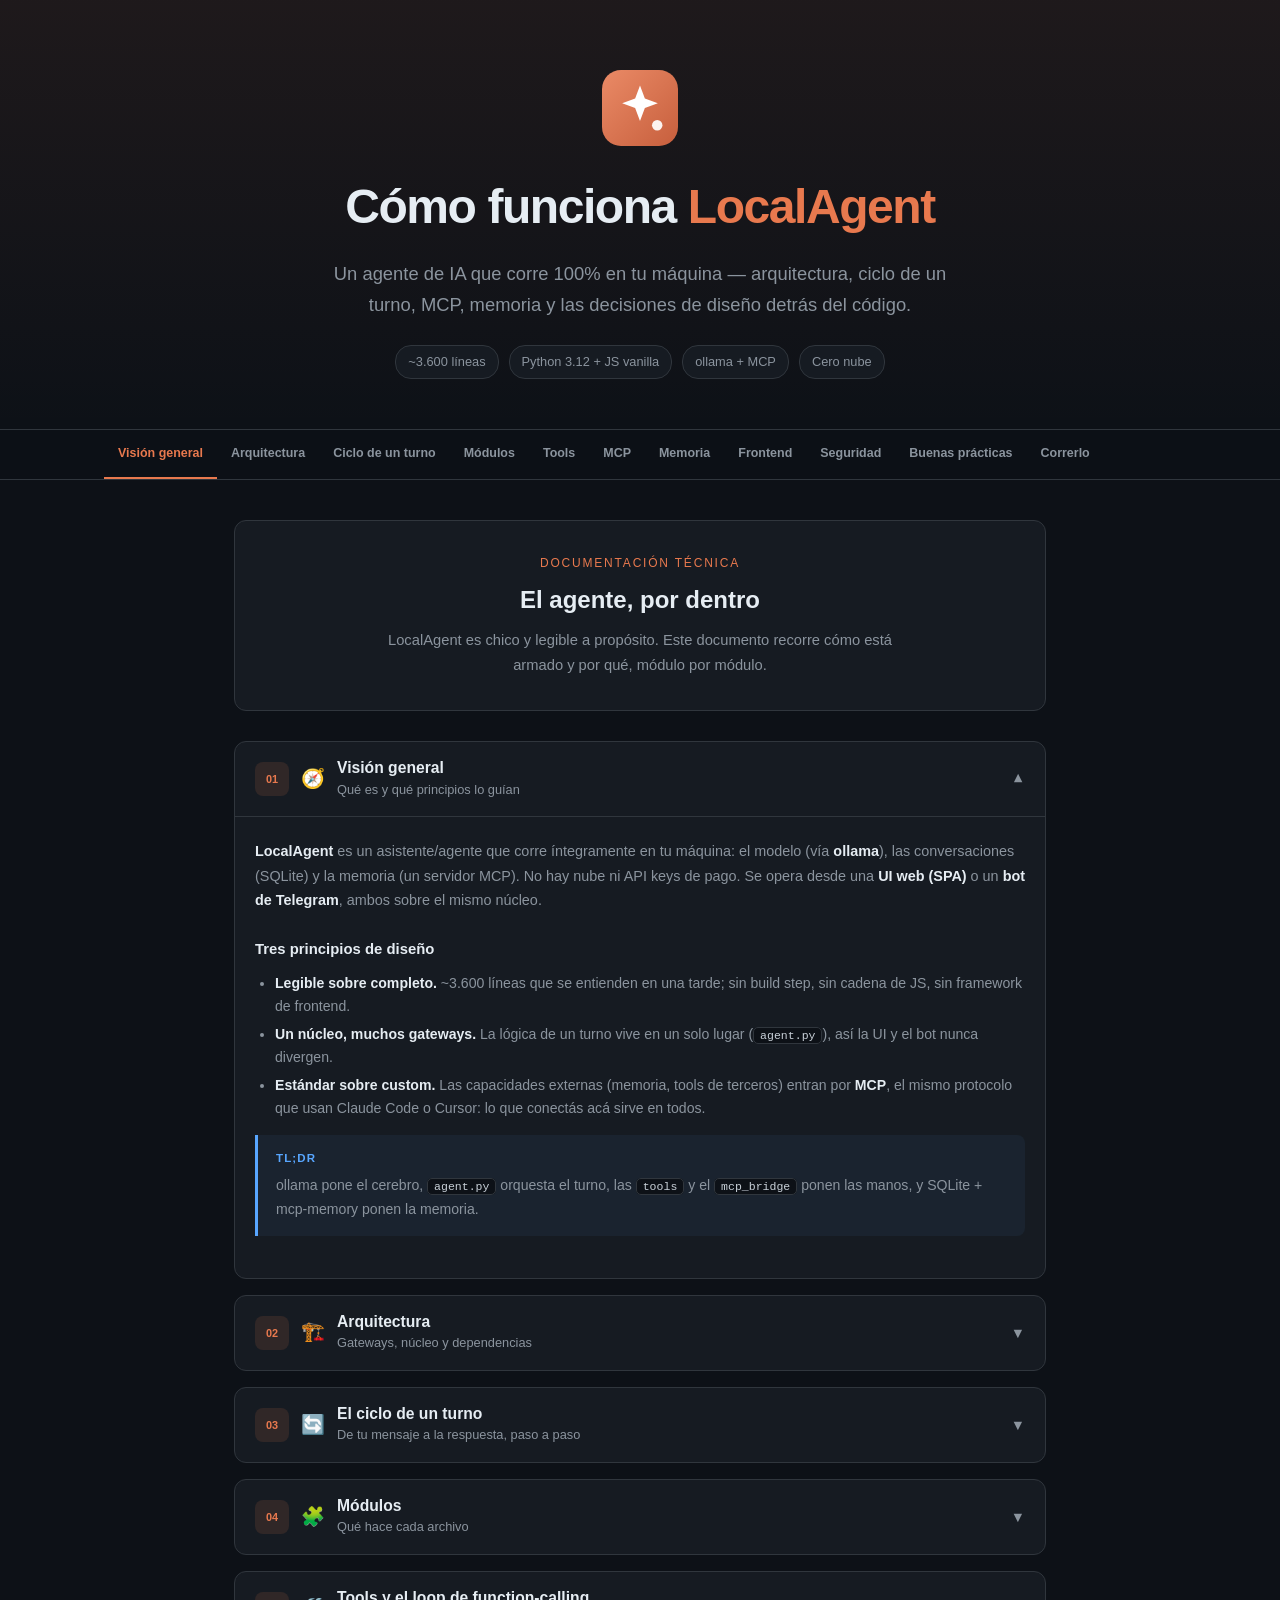
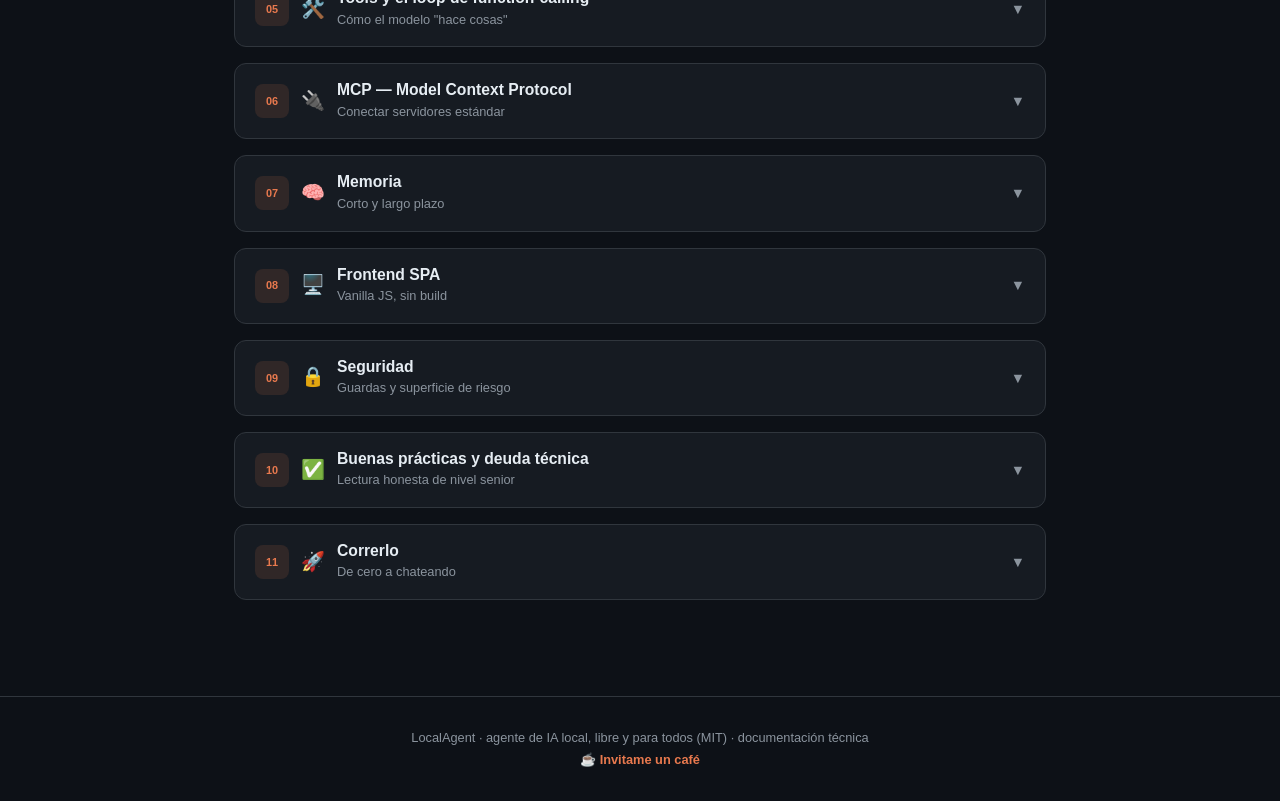
==== commit e5b0b1ff: "fix(docs): variable 'top' colisionaba con window.top y rompía el script del explainer Renombrada a t" ====
--- a/docs/como-funciona.html
+++ b/docs/como-funciona.html
@@ -310,12 +310,12 @@
 
 <script>
 function tog(id){document.getElementById(id).classList.toggle('open')}
-const pb=document.getElementById('pb'),top=document.getElementById('top');
+const pb=document.getElementById('pb'),topBtn=document.getElementById('top');
 const secs=[...document.querySelectorAll('section.s')],nav=[...document.querySelectorAll('.nt')];
 addEventListener('scroll',()=>{
   const h=document.documentElement,sc=h.scrollTop,mx=h.scrollHeight-h.clientHeight;
   pb.style.width=(mx>0?sc/mx*100:0)+'%';
-  top.classList.toggle('vis',sc>400);
+  topBtn.classList.toggle('vis',sc>400);
   let cur=secs[0]?.id;
   for(const s of secs){if(s.getBoundingClientRect().top<120)cur=s.id}
   nav.forEach(n=>n.classList.toggle('active',n.getAttribute('href')==='#'+cur));
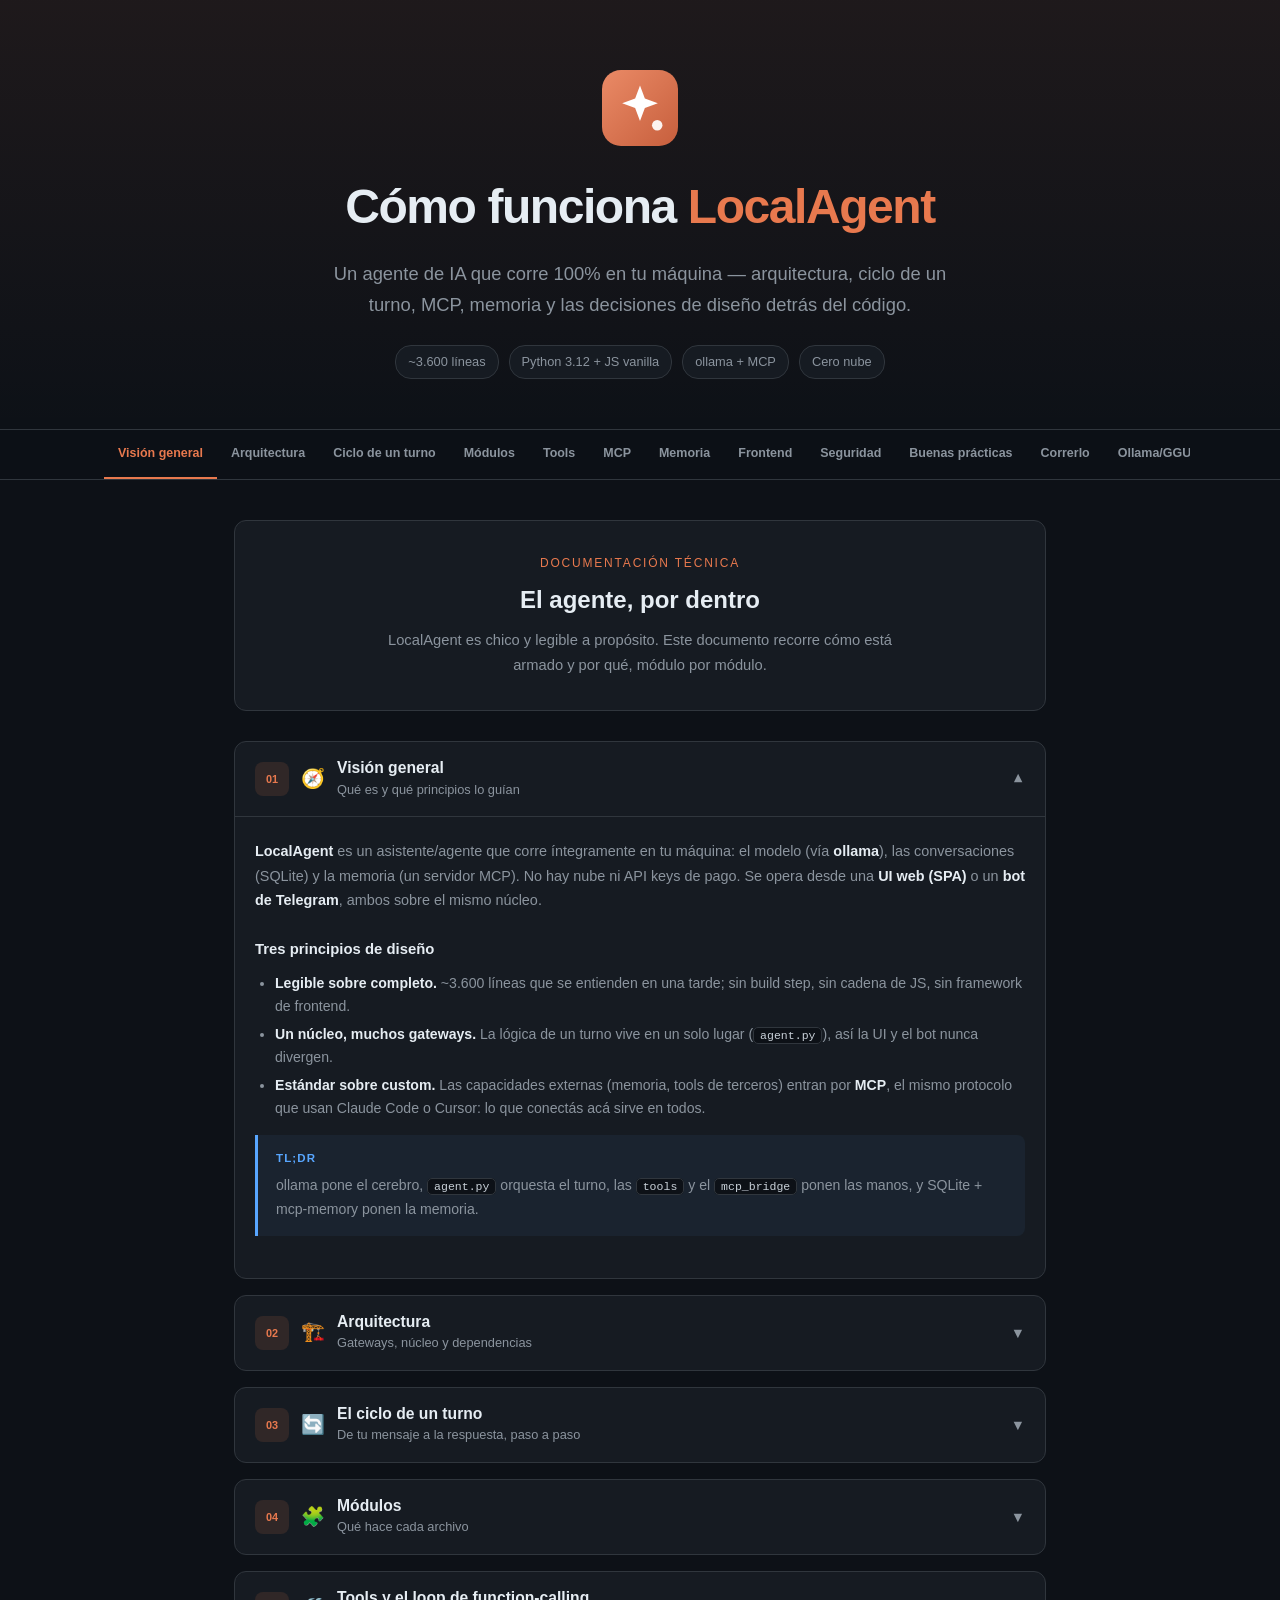
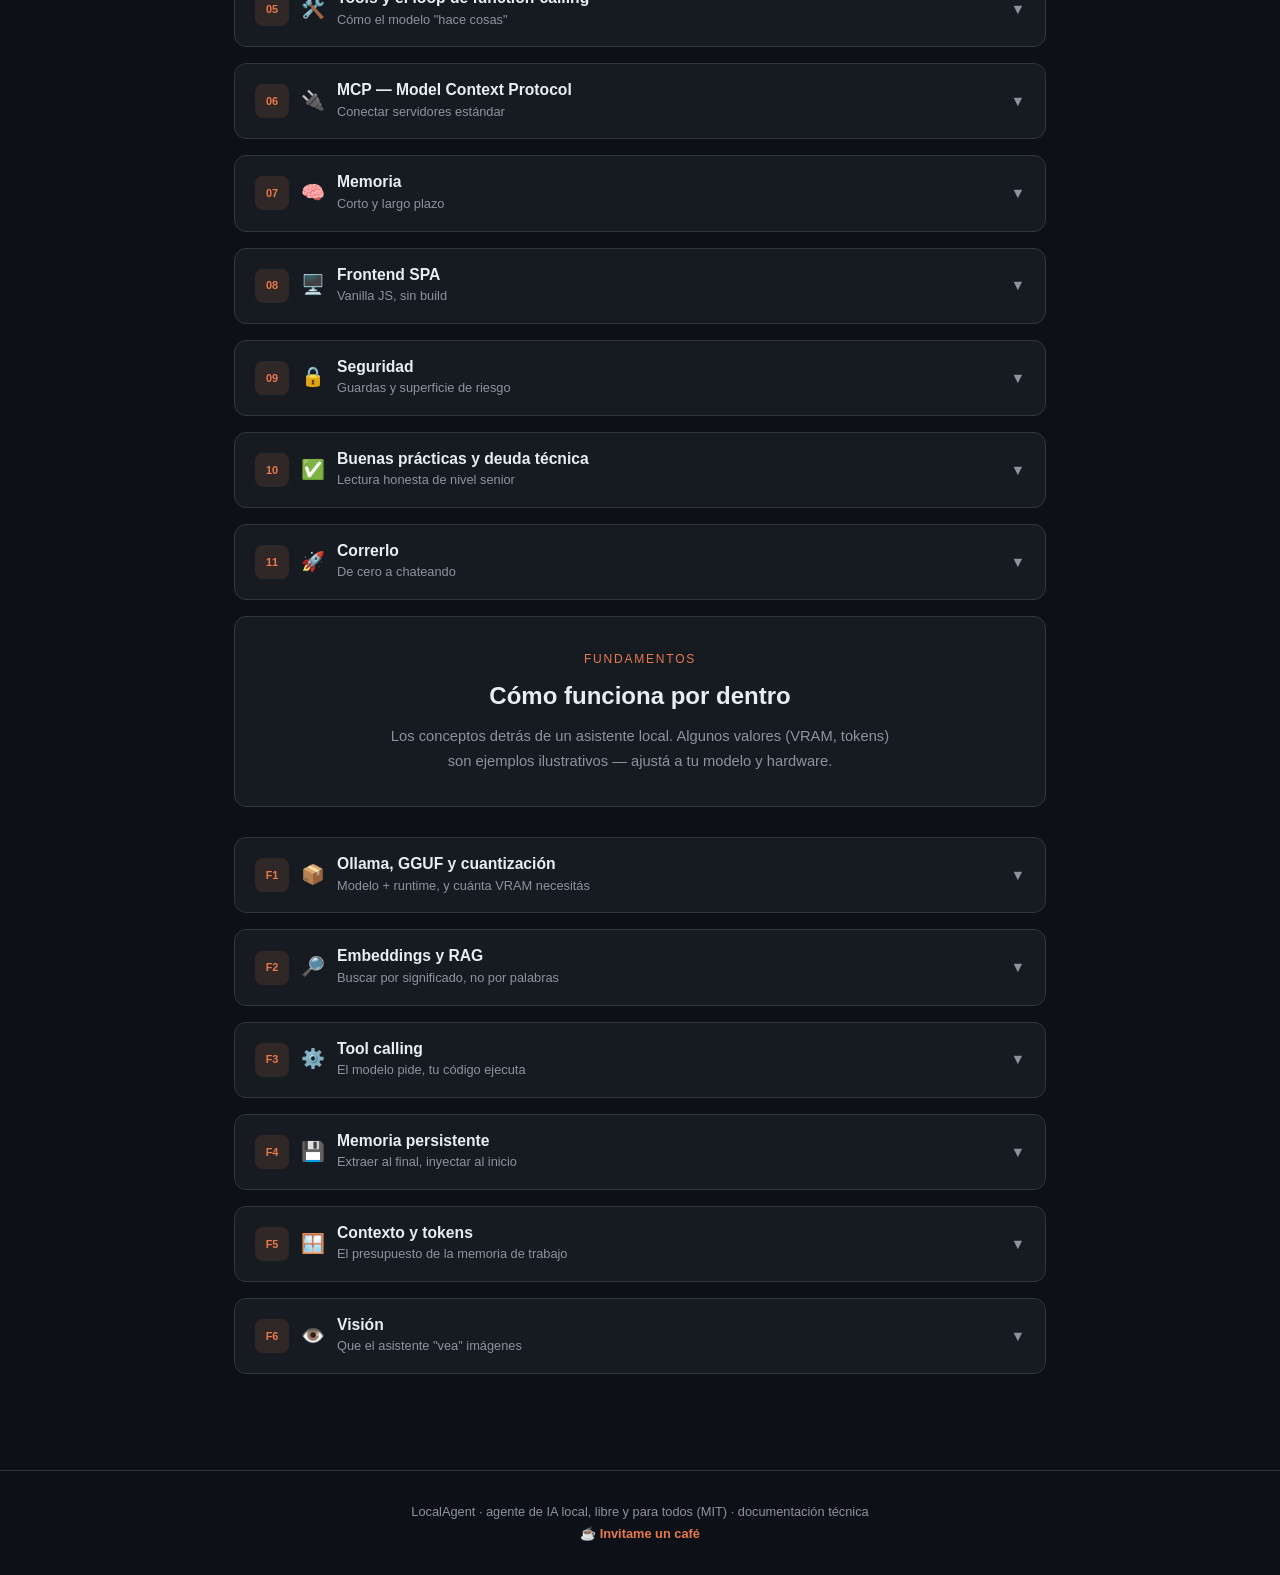
==== commit 7bfacfa8: "docs: agregar Fundamentos (conceptos del curso) — Ollama/GGUF, RAG, tool calling, memoria, contexto," ====
--- a/docs/como-funciona.html
+++ b/docs/como-funciona.html
@@ -100,6 +100,12 @@
   <a class="nt" href="#s9">Seguridad</a>
   <a class="nt" href="#s10">Buenas prácticas</a>
   <a class="nt" href="#s11">Correrlo</a>
+  <a class="nt" href="#f1">Ollama/GGUF</a>
+  <a class="nt" href="#f2">RAG</a>
+  <a class="nt" href="#f3">Tool calling</a>
+  <a class="nt" href="#f4">Memoria</a>
+  <a class="nt" href="#f5">Contexto</a>
+  <a class="nt" href="#f6">Visión</a>
 </div></nav>
 
 <div class="mc">
@@ -302,6 +308,137 @@
   </div></div>
 </section>
 
+<div class="ph"><div class="pn">Fundamentos</div><h2>Cómo funciona por dentro</h2><p>Los conceptos detrás de un asistente local. Algunos valores (VRAM, tokens) son ejemplos ilustrativos — ajustá a tu modelo y hardware.</p></div>
+
+<!-- F1 -->
+<section class="s" id="f1">
+  <div class="sh" onclick="tog('f1')"><div class="sn">F1</div><div class="si">📦</div><div class="sg"><div class="st">Ollama, GGUF y cuantización</div><div class="ss">Modelo + runtime, y cuánta VRAM necesitás</div></div><div class="sta">&#x25BC;</div></div>
+  <div class="sb"><div class="bi">
+    <p>Para correr un LLM localmente hacen falta dos cosas: un <strong>modelo</strong> y un <strong>runtime</strong>. <strong>Ollama</strong> es el runtime: un servidor local (puerto <code>11434</code>) con API REST. LocalAgent le habla por <code>POST /api/chat</code> con streaming (<code>clients.py</code>).</p>
+    <p>Los modelos se comprimen con <strong>cuantización</strong> en formato <strong>GGUF</strong>: baja la precisión de los pesos para reducir tamaño y VRAM, a costa de algo de calidad. <code>Q2…Q8</code> = bits por peso; más alto, más calidad y más peso.</p>
+    <table class="t"><thead><tr><th>Cuantización</th><th>Tamaño (26B)</th><th>Calidad</th><th>VRAM aprox.</th></tr></thead><tbody>
+      <tr><td>Q8_0</td><td>~28 GB</td><td>Casi idéntica</td><td>~30 GB</td></tr>
+      <tr><td>Q5_K_M</td><td>~19 GB</td><td>Excelente</td><td>~20 GB</td></tr>
+      <tr><td>Q4_K_M</td><td>~16 GB</td><td>Muy buena</td><td>~17 GB</td></tr>
+      <tr><td>Q3_K_M</td><td>~12 GB</td><td>Aceptable</td><td>~13 GB</td></tr>
+      <tr><td>Q2_K</td><td>~10 GB</td><td>Pérdida notable</td><td>~11 GB</td></tr>
+    </tbody></table>
+    <div class="box info"><div class="bt">En LocalAgent</div><p>Si la GPU no alcanza, el modelo corre en CPU (más lento). Con <code>VRAM_GB</code> en <code>config.py</code>, <code>clients.list_local_models</code> calcula qué modelos entran y marca con ⚠️ CPU los que no.</p></div>
+  </div></div>
+</section>
+
+<!-- F2 -->
+<section class="s" id="f2">
+  <div class="sh" onclick="tog('f2')"><div class="sn">F2</div><div class="si">🔎</div><div class="sg"><div class="st">Embeddings y RAG</div><div class="ss">Buscar por significado, no por palabras</div></div><div class="sta">&#x25BC;</div></div>
+  <div class="sb"><div class="bi">
+    <p>Un <strong>embedding</strong> convierte un texto en un <strong>vector</strong> que representa su <em>significado</em>. Textos parecidos quedan cerca en el espacio, así se busca <strong>por significado</strong> ("perro" y "can" caen cerca).</p>
+    <div class="cb"><div class="ch">búsqueda semántica</div><pre>"Cómo configurar Ollama en Linux"
+  → [modelo de embeddings] → [0.023, -0.451, 0.877, …] (p.ej. 768 dims)
+  → buscar los vectores más cercanos en el índice
+  → los N fragmentos más similares semánticamente</pre></div>
+    <p><strong>Chunking:</strong> el documento se parte en fragmentos de ~300-500 tokens con <strong>overlap</strong> (para no perder contexto en los bordes); cada chunk se convierte en embedding y se indexa.</p>
+    <table class="t"><thead><tr><th>Modelo de embeddings</th><th>Dims</th><th>Nota</th></tr></thead><tbody>
+      <tr><td>all-MiniLM-L6-v2</td><td>384</td><td>Rápido, buen balance</td></tr>
+      <tr><td>nomic-embed-text</td><td>768</td><td>Optimizado para RAG</td></tr>
+      <tr><td>bge-m3</td><td>1024</td><td>Multilingüe (español)</td></tr>
+    </tbody></table>
+    <div class="cb"><div class="ch">el pipeline RAG</div><pre>INDEXACIÓN (una vez):   Vault (.md) → chunker → embeddings → índice vectorial
+BÚSQUEDA (cada pregunta): pregunta → embedding → top-K → inyectar chunks en el prompt</pre></div>
+    <div class="box info"><div class="bt">En LocalAgent</div><p>El RAG del vault (<code>vault_search</code>) usa un corpus sobre <strong>Qdrant</strong> en vez de FAISS; la memoria de largo plazo (mcp-memory) también es Qdrant + embeddings de Ollama. El concepto es el mismo, cambia la pieza de almacenamiento.</p></div>
+  </div></div>
+</section>
+
+<!-- F3 -->
+<section class="s" id="f3">
+  <div class="sh" onclick="tog('f3')"><div class="sn">F3</div><div class="si">⚙️</div><div class="sg"><div class="st">Tool calling</div><div class="ss">El modelo pide, tu código ejecuta</div></div><div class="sta">&#x25BC;</div></div>
+  <div class="sb"><div class="bi">
+    <p>El LLM <strong>no ejecuta nada</strong>: genera un <strong>JSON</strong> pidiendo llamar una función; tu código la ejecuta y le devuelve el resultado para que redacte la respuesta. El modelo decide, el código actúa. <strong>MCP</strong> estandariza cómo se declaran y ejecutan esas tools.</p>
+    <div class="cb"><div class="ch">definición de una tool (estilo ollama/OpenAI)</div><pre>{
+  "type": "function",
+  "function": {
+    "name": "vault_search",
+    "description": "Busca semánticamente en las notas del vault.",
+    "parameters": {
+      "type": "object",
+      "properties": { "query": {"type": "string", "description": "Consulta"} },
+      "required": ["query"]
+    }
+  }
+}</pre></div>
+    <div class="cb"><div class="ch">el loop (con tope de rondas)</div><pre>messages = [{"role": "user", "content": user_input}]
+for _ in range(MAX_ROUNDS):
+    resp = call_model(messages, tools=specs)
+    if resp.tool_calls:
+        for tc in resp.tool_calls:
+            result = execute_tool(tc.name, tc.arguments)
+            messages.append(tc.message)                          # lo que pidió
+            messages.append({"role":"tool","content":result})    # lo que devolvió
+    else:
+        return resp.content                                      # respuesta final</pre></div>
+    <div class="box info"><div class="bt">En LocalAgent</div><p>Es exactamente <code>clients.chat_stream_with_tools</code>: resuelve las rondas en streaming, ejecuta con <code>tools.execute</code> (locales) o <code>bridge.call</code> (MCP), y corta por <code>max_rounds</code>.</p></div>
+  </div></div>
+</section>
+
+<!-- F4 -->
+<section class="s" id="f4">
+  <div class="sh" onclick="tog('f4')"><div class="sn">F4</div><div class="si">💾</div><div class="sg"><div class="st">Memoria persistente</div><div class="ss">Extraer al final, inyectar al inicio</div></div><div class="sta">&#x25BC;</div></div>
+  <div class="sb"><div class="bi">
+    <p>Un LLM no recuerda entre conversaciones: cada chat empieza de cero. La memoria persistente guarda datos clave del usuario y los reinyecta — un "cuaderno de notas" que el asistente lee antes de conversar.</p>
+    <div class="cb"><div class="ch">arquitectura (dos momentos)</div><pre>FIN:    chat → prompt "extraé datos memorables" → hechos → guardar
+INICIO: memoria → filtrar relevantes → inyectar en el system prompt</pre></div>
+    <div class="cb"><div class="ch">un recuerdo + prompt de extracción</div><pre>{"category": "proyecto", "content": "Publicó el repo libre-agent", "created": "2026-07-18"}
+
+"Extraé hechos memorables sobre el usuario. Solo lo útil a futuro. Categorizá
+ (negocio, tecnología, interés, personal, proyecto). Ignorá saludos/datos temporales.
+ Salida JSON: [{category, content}]  ·  Si no hay nada nuevo: []"</pre></div>
+    <p><strong>Estrategias de recall:</strong> inyectar todo (simple, gasta tokens) · <strong>embedding-based</strong> (busca los hechos más relevantes a la pregunta — escalable) · por categorías.</p>
+    <div class="box info"><div class="bt">En LocalAgent</div><p>Usa la estrategia embedding-based vía mcp-memory (búsqueda semántica en Qdrant). <code>memory.py</code> hace auto-recall en <code>build_system</code> y auto-save en <code>finalize</code>; el modelo también puede llamar las tools <code>memory_*</code>.</p></div>
+  </div></div>
+</section>
+
+<!-- F5 -->
+<section class="s" id="f5">
+  <div class="sh" onclick="tog('f5')"><div class="sn">F5</div><div class="si">🪟</div><div class="sg"><div class="st">Contexto y tokens</div><div class="ss">El presupuesto de la memoria de trabajo</div></div><div class="sta">&#x25BC;</div></div>
+  <div class="sb"><div class="bi">
+    <p>Todo modelo tiene un <strong>context window</strong>: el máximo de texto por llamada (p.ej. 8k–32k tokens). Conversión útil: <strong>~4 caracteres ≈ 1 token</strong> en español. Administrar ese presupuesto es trabajo del gateway.</p>
+    <div class="cb"><div class="ch">composición del contexto (ejemplo)</div><pre>SYSTEM PROMPT       ~800   instrucciones fijas
+MEMORIA INYECTADA   ~200   hechos del usuario
+TOOL DEFINITIONS    ~600   schemas de las tools
+HISTORIAL           variable
+MENSAJE ACTUAL      ~50
+MARGEN DE SEGURIDAD ~1000</pre></div>
+    <table class="t"><thead><tr><th>Estrategia al llenar el contexto</th><th>Cómo</th><th>Trade-off</th></tr></thead><tbody>
+      <tr><td>Sliding window</td><td>Borra los mensajes más viejos</td><td>Pierde contexto antiguo</td></tr>
+      <tr><td>Resumen</td><td>Un LLM chico resume lo viejo</td><td>Pierde detalle + latencia</td></tr>
+      <tr><td>Truncar tool results</td><td>Corta resultados largos</td><td>Puede perder info</td></tr>
+      <tr><td>Tool defs dinámicas</td><td>Solo inyecta tools relevantes</td><td>El modelo no sabe de las otras</td></tr>
+    </tbody></table>
+    <div class="box info"><div class="bt">En LocalAgent</div><p><code>clients.context_limit</code> lee el límite del modelo y <code>_ctx_estimate</code> estima el uso; la UI muestra la barra <code>N / Nk ctx</code> en el header y el contexto se elige por chat en el panel Avanzado (<code>num_ctx</code>).</p></div>
+  </div></div>
+</section>
+
+<!-- F6 -->
+<section class="s" id="f6">
+  <div class="sh" onclick="tog('f6')"><div class="sn">F6</div><div class="si">👁️</div><div class="sg"><div class="st">Visión</div><div class="ss">Que el asistente "vea" imágenes</div></div><div class="sta">&#x25BC;</div></div>
+  <div class="sb"><div class="bi">
+    <p>La visión deja al asistente analizar imágenes (screenshots, fotos, diagramas). Se manda la imagen en <strong>base64</strong> dentro del mismo mensaje <code>user</code>, con <code>content</code> como lista de partes.</p>
+    <table class="t"><thead><tr><th>Modelo</th><th>Visión</th></tr></thead><tbody>
+      <tr><td>Qwen 2.5-VL</td><td>Sí, nativa (multilingüe)</td></tr>
+      <tr><td>LLaVA</td><td>Sí, especializado</td></tr>
+      <tr><td>Gemma 4</td><td>Sí, nativa</td></tr>
+      <tr><td>Llama 3.1 8B</td><td>No (solo texto)</td></tr>
+    </tbody></table>
+    <div class="cb"><div class="ch">mensaje multimodal</div><pre>{
+  "role": "user",
+  "content": [
+    {"type": "text", "text": "¿Qué muestra esta imagen?"},
+    {"type": "image_url", "image_url": {"url": "[data-uri]…"}}
+  ]
+}</pre></div>
+    <div class="box warn"><div class="bt">Práctica</div><p>Una imagen de 1 MB en base64 puede consumir ~1.000-2.000 tokens → <strong>redimensioná</strong> antes de enviar (máx ~1.200px). LocalAgent lista los modelos de visión aparte (<code>qwen2.5vl</code>, <code>llava</code>) detectándolos por su <code>kind</code>.</p></div>
+  </div></div>
+</section>
+
 </div>
 
 <button class="bt2" id="top" onclick="scrollTo({top:0,behavior:'smooth'})" aria-label="Volver arriba">↑</button>
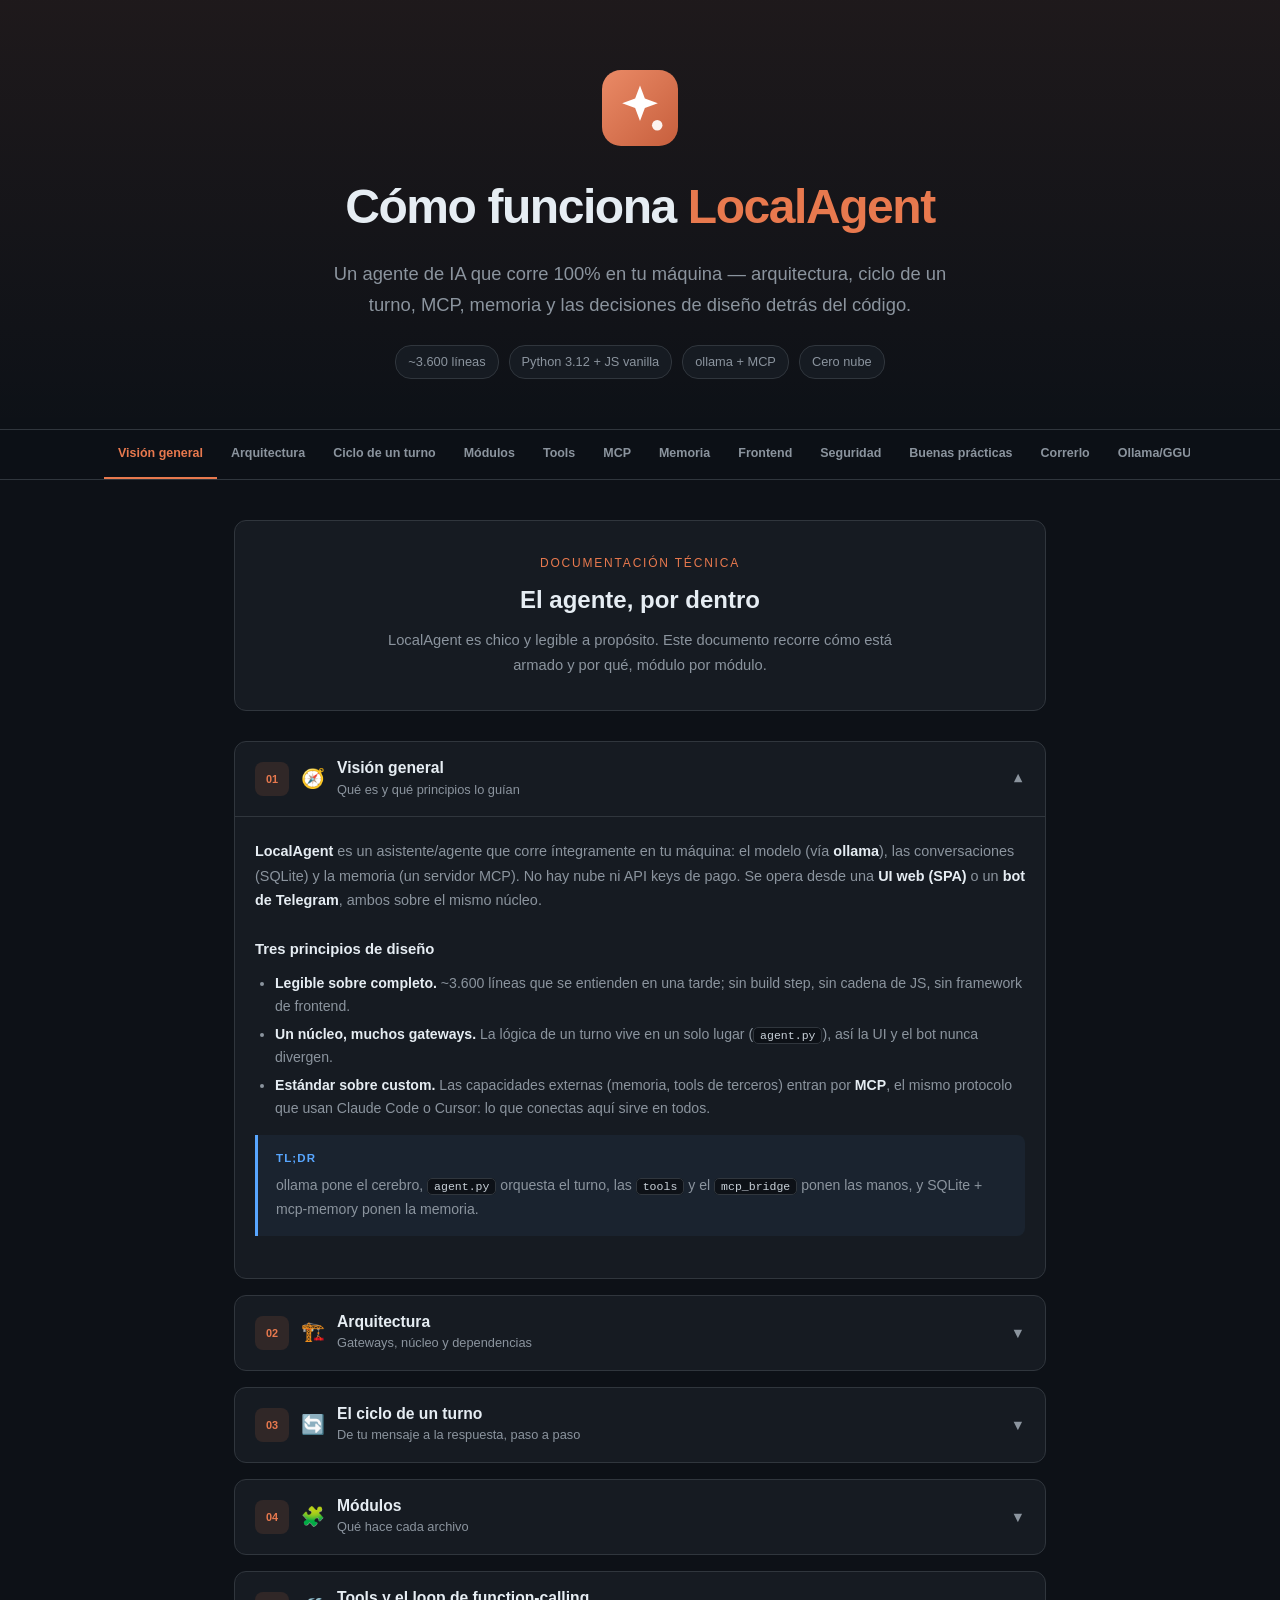
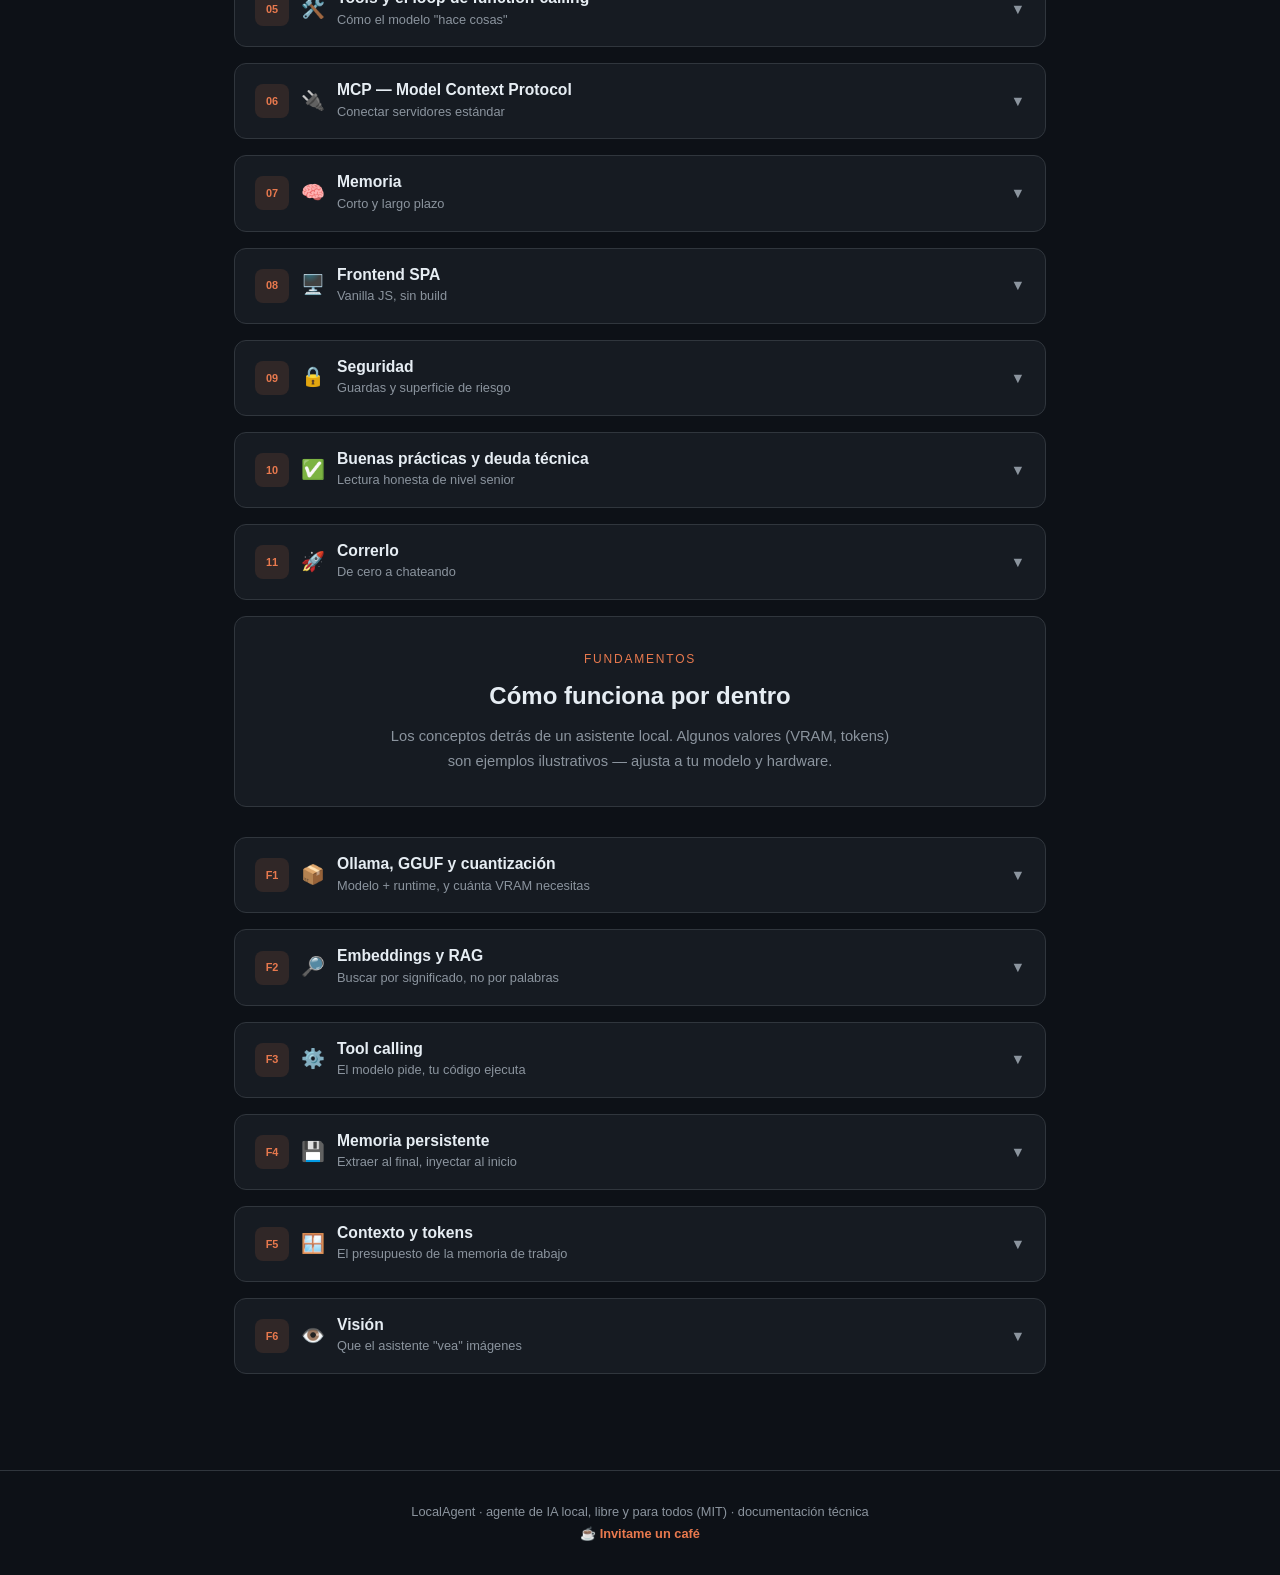
==== commit b35f5325: "i18n: español neutro LATAM en toda la interfaz, prompts y docs Elimina argentinismos (voseo, imperat" ====
--- a/docs/como-funciona.html
+++ b/docs/como-funciona.html
@@ -120,7 +120,7 @@
     <ul>
       <li><strong>Legible sobre completo.</strong> ~3.600 líneas que se entienden en una tarde; sin build step, sin cadena de JS, sin framework de frontend.</li>
       <li><strong>Un núcleo, muchos gateways.</strong> La lógica de un turno vive en un solo lugar (<code>agent.py</code>), así la UI y el bot nunca divergen.</li>
-      <li><strong>Estándar sobre custom.</strong> Las capacidades externas (memoria, tools de terceros) entran por <strong>MCP</strong>, el mismo protocolo que usan Claude Code o Cursor: lo que conectás acá sirve en todos.</li>
+      <li><strong>Estándar sobre custom.</strong> Las capacidades externas (memoria, tools de terceros) entran por <strong>MCP</strong>, el mismo protocolo que usan Claude Code o Cursor: lo que conectas aquí sirve en todos.</li>
     </ul>
     <div class="box info"><div class="bt">TL;DR</div><p>ollama pone el cerebro, <code>agent.py</code> orquesta el turno, las <code>tools</code> y el <code>mcp_bridge</code> ponen las manos, y SQLite + mcp-memory ponen la memoria.</p></div>
   </div></div>
@@ -137,19 +137,19 @@
 └──────┬───────┘   └──────┬────────┘
        └─────────┬────────┘
                  ▼
-         ┌────────────────┐   agent.py = build_system + finalize
-         │  núcleo agente │   (un turno se resuelve igual en todos)
+         ┌────────────────┐   agent.run_turn (un turno se resuelve igual en todos)
+         │  núcleo agente │
          └───────┬────────┘
     ┌────────────┼───────────────┬───────────────┐
     ▼            ▼               ▼               ▼
-┌────────┐  ┌─────────┐   ┌────────────┐  ┌──────────┐
-│ ollama │  │  tools  │   │ mcp_bridge │  │  vault   │
-│ (chat) │  │ locales │   │ (mcp.json) │  │  (RAG)   │
-└────────┘  └─────────┘   └─────┬──────┘  └──────────┘
-                                ▼
-                       ┌──────────────────┐
-                       │   mcp-memory     │  memoria semántica
-                       │  (otra máquina)  │  Ollama emb + Qdrant
+┌──────────┐┌─────────┐   ┌────────────┐  ┌──────────┐
+│ modelos  ││  tools  │   │ mcp_bridge │  │  vault   │
+│          ││ locales │   │ (mcp.json) │  │  (RAG)   │
+│ ollama   │└─────────┘   └─────┬──────┘  └──────────┘
+│ llama.cpp│                    ▼
+│ (:8080,  │           ┌──────────────────┐
+│  OpenAI) │           │   mcp-memory     │  memoria semántica
+└──────────┘           │  (otra máquina)  │  Ollama emb + Qdrant
                        └──────────────────┘</pre></div>
     <div class="box have"><div class="bt">Por qué así</div><p>Separar <em>gateway</em> de <em>núcleo</em> es lo que evita el bug clásico de "la UI hace una cosa y el bot otra". Un turno de chat es una función pura de orquestación; los gateways solo adaptan entrada/salida (HTTP streaming vs. mensajes de Telegram).</p></div>
   </div></div>
@@ -159,7 +159,7 @@
 <section class="s" id="s3">
   <div class="sh" onclick="tog('s3')"><div class="sn">03</div><div class="si">🔄</div><div class="sg"><div class="st">El ciclo de un turno</div><div class="ss">De tu mensaje a la respuesta, paso a paso</div></div><div class="sta">&#x25BC;</div></div>
   <div class="sb"><div class="bi">
-    <p>Cuando enviás un mensaje en la SPA, el backend abre un <strong>stream NDJSON</strong> (<code>POST /api/chat</code>) y emite eventos en vivo. Este es el recorrido real (<code>api.py</code> + <code>clients.chat_stream_with_tools</code>):</p>
+    <p>Cuando envías un mensaje en la SPA, el backend abre un <strong>stream NDJSON</strong> (<code>POST /api/chat</code>) y emite eventos en vivo. Este es el recorrido real (<code>api.py</code> + <code>clients.chat_stream_with_tools</code>):</p>
     <div class="flow">
       <div class="fs"><div><strong>Cargar sesión.</strong> <code>store.load_sessions()</code> trae el historial; se agrega tu mensaje.</div></div>
       <div class="fs"><div><strong>Armar el system prompt.</strong> <code>agent.build_system(soul, mensaje, use_memory)</code> combina <code>soul.md</code> con un <em>auto-recall</em> de memoria relevante. Emite evento <code>recall</code>.</div></div>
@@ -178,7 +178,7 @@
   <div class="sb"><div class="bi">
     <table class="t"><thead><tr><th>Módulo</th><th>Líneas</th><th>Responsabilidad</th></tr></thead><tbody>
       <tr><td><code>agent.py</code></td><td>43</td><td>Núcleo compartido: <code>build_system</code> (prompt + recall) y <code>finalize</code> (save + trace).</td></tr>
-      <tr><td><code>clients.py</code></td><td>291</td><td>Cliente ollama: chat, streaming con tools, ventana de contexto + corpus/RAG del vault.</td></tr>
+      <tr><td><code>clients.py</code></td><td>~560</td><td>Inferencia: ollama + backend OpenAI (llama.cpp, con tools) + corpus/RAG del vault.</td></tr>
       <tr><td><code>tools.py</code></td><td>376</td><td>Tools locales: web, vault, filesystem, shell (con guardas), HTML, skills.</td></tr>
       <tr><td><code>api.py</code></td><td>417</td><td>Backend FastAPI: sirve la SPA y expone el agente por HTTP (streaming NDJSON).</td></tr>
       <tr><td><code>app.py</code></td><td>345</td><td>UI clásica en Streamlit (alternativa a la SPA).</td></tr>
@@ -246,7 +246,7 @@
       <li><strong>Automático</strong> (píldora "Memoria"): <code>build_system</code> hace <em>recall</em> de hechos relevantes en cada turno, y <code>finalize</code> hace <em>save</em> de lo nuevo. No depende de que el modelo lo pida.</li>
       <li><strong>Explícito</strong> (tools MCP): el modelo llama <code>agentic-memory-mcp__memory_search</code> / <code>__memory_save</code> cuando lo decide.</li>
     </ul>
-    <div class="box warn"><div class="bt">Ojo con el modelo</div><p>El camino explícito depende de que el modelo <em>elija</em> llamar la tool. Modelos chicos a veces no la disparan con prompts vagos; para recall confiable, dejá prendida la píldora "Memoria" (auto-recall) o sé explícito ("buscá en tu memoria X").</p></div>
+    <div class="box warn"><div class="bt">Ojo con el modelo</div><p>El camino explícito depende de que el modelo <em>elija</em> llamar la tool. Modelos chicos a veces no la disparan con prompts vagos; para recall confiable, deja prendida la píldora "Memoria" (auto-recall) o sé explícito ("busca en tu memoria X").</p></div>
   </div></div>
 </section>
 
@@ -275,7 +275,7 @@
       <tr><td>XSS</td><td>Escapado estricto en el render; links solo con esquema http/mailto/relativo.</td></tr>
       <tr><td>Secretos</td><td>Token de Telegram y <code>env</code> de MCP en <code>.env</code> / <code>mcp.json</code>, ambos git-ignored.</td></tr>
     </tbody></table>
-    <div class="box warn"><div class="bt">No es un sandbox</div><p><code>run_cmd</code> ejecuta comandos de dev que el modelo decide. Las guardas reducen el daño accidental, pero mantené criterio sobre lo que corre, sobre todo con entradas de terceros (prompt injection vía contenido web/vault).</p></div>
+    <div class="box warn"><div class="bt">No es un sandbox</div><p><code>run_cmd</code> ejecuta comandos de dev que el modelo decide. Las guardas reducen el daño accidental, pero mantén criterio sobre lo que corre, sobre todo con entradas de terceros (prompt injection vía contenido web/vault).</p></div>
   </div></div>
 </section>
 
@@ -304,15 +304,15 @@
 ./run.sh                # UI clásica Streamlit → :8501
 ./run-bot.sh            # bot de Telegram (requiere TELEGRAM_BOT_TOKEN)
 PORT=9000 ./run-spa.sh  # otro puerto</pre></div>
-    <p>Con solo tener <strong>ollama</strong> y un modelo de chat ya funciona. Memoria (MCP), vault/RAG y Telegram son opcionales y degradan solos si no los configurás.</p>
-  </div></div>
-</section>
-
-<div class="ph"><div class="pn">Fundamentos</div><h2>Cómo funciona por dentro</h2><p>Los conceptos detrás de un asistente local. Algunos valores (VRAM, tokens) son ejemplos ilustrativos — ajustá a tu modelo y hardware.</p></div>
+    <p>Con solo tener <strong>ollama</strong> y un modelo de chat ya funciona. Memoria (MCP), vault/RAG y Telegram son opcionales y degradan solos si no los configuras.</p>
+  </div></div>
+</section>
+
+<div class="ph"><div class="pn">Fundamentos</div><h2>Cómo funciona por dentro</h2><p>Los conceptos detrás de un asistente local. Algunos valores (VRAM, tokens) son ejemplos ilustrativos — ajusta a tu modelo y hardware.</p></div>
 
 <!-- F1 -->
 <section class="s" id="f1">
-  <div class="sh" onclick="tog('f1')"><div class="sn">F1</div><div class="si">📦</div><div class="sg"><div class="st">Ollama, GGUF y cuantización</div><div class="ss">Modelo + runtime, y cuánta VRAM necesitás</div></div><div class="sta">&#x25BC;</div></div>
+  <div class="sh" onclick="tog('f1')"><div class="sn">F1</div><div class="si">📦</div><div class="sg"><div class="st">Ollama, GGUF y cuantización</div><div class="ss">Modelo + runtime, y cuánta VRAM necesitas</div></div><div class="sta">&#x25BC;</div></div>
   <div class="sb"><div class="bi">
     <p>Para correr un LLM localmente hacen falta dos cosas: un <strong>modelo</strong> y un <strong>runtime</strong>. <strong>Ollama</strong> es el runtime: un servidor local (puerto <code>11434</code>) con API REST. LocalAgent le habla por <code>POST /api/chat</code> con streaming (<code>clients.py</code>).</p>
     <p>Los modelos se comprimen con <strong>cuantización</strong> en formato <strong>GGUF</strong>: baja la precisión de los pesos para reducir tamaño y VRAM, a costa de algo de calidad. <code>Q2…Q8</code> = bits por peso; más alto, más calidad y más peso.</p>
@@ -384,12 +384,12 @@
   <div class="sh" onclick="tog('f4')"><div class="sn">F4</div><div class="si">💾</div><div class="sg"><div class="st">Memoria persistente</div><div class="ss">Extraer al final, inyectar al inicio</div></div><div class="sta">&#x25BC;</div></div>
   <div class="sb"><div class="bi">
     <p>Un LLM no recuerda entre conversaciones: cada chat empieza de cero. La memoria persistente guarda datos clave del usuario y los reinyecta — un "cuaderno de notas" que el asistente lee antes de conversar.</p>
-    <div class="cb"><div class="ch">arquitectura (dos momentos)</div><pre>FIN:    chat → prompt "extraé datos memorables" → hechos → guardar
+    <div class="cb"><div class="ch">arquitectura (dos momentos)</div><pre>FIN:    chat → prompt "extrae datos memorables" → hechos → guardar
 INICIO: memoria → filtrar relevantes → inyectar en el system prompt</pre></div>
     <div class="cb"><div class="ch">un recuerdo + prompt de extracción</div><pre>{"category": "proyecto", "content": "Publicó el repo libre-agent", "created": "2026-07-18"}
 
-"Extraé hechos memorables sobre el usuario. Solo lo útil a futuro. Categorizá
- (negocio, tecnología, interés, personal, proyecto). Ignorá saludos/datos temporales.
+"Extrae hechos memorables sobre el usuario. Solo lo útil a futuro. Categoriza
+ (negocio, tecnología, interés, personal, proyecto). Ignora saludos/datos temporales.
  Salida JSON: [{category, content}]  ·  Si no hay nada nuevo: []"</pre></div>
     <p><strong>Estrategias de recall:</strong> inyectar todo (simple, gasta tokens) · <strong>embedding-based</strong> (busca los hechos más relevantes a la pregunta — escalable) · por categorías.</p>
     <div class="box info"><div class="bt">En LocalAgent</div><p>Usa la estrategia embedding-based vía mcp-memory (búsqueda semántica en Qdrant). <code>memory.py</code> hace auto-recall en <code>build_system</code> y auto-save en <code>finalize</code>; el modelo también puede llamar las tools <code>memory_*</code>.</p></div>
@@ -435,7 +435,7 @@
     {"type": "image_url", "image_url": {"url": "[data-uri]…"}}
   ]
 }</pre></div>
-    <div class="box warn"><div class="bt">Práctica</div><p>Una imagen de 1 MB en base64 puede consumir ~1.000-2.000 tokens → <strong>redimensioná</strong> antes de enviar (máx ~1.200px). LocalAgent lista los modelos de visión aparte (<code>qwen2.5vl</code>, <code>llava</code>) detectándolos por su <code>kind</code>.</p></div>
+    <div class="box warn"><div class="bt">Práctica</div><p>Una imagen de 1 MB en base64 puede consumir ~1.000-2.000 tokens → <strong>redimensiona</strong> antes de enviar (máx ~1.200px). LocalAgent lista los modelos de visión aparte (<code>qwen2.5vl</code>, <code>llava</code>) detectándolos por su <code>kind</code>.</p></div>
   </div></div>
 </section>
 
